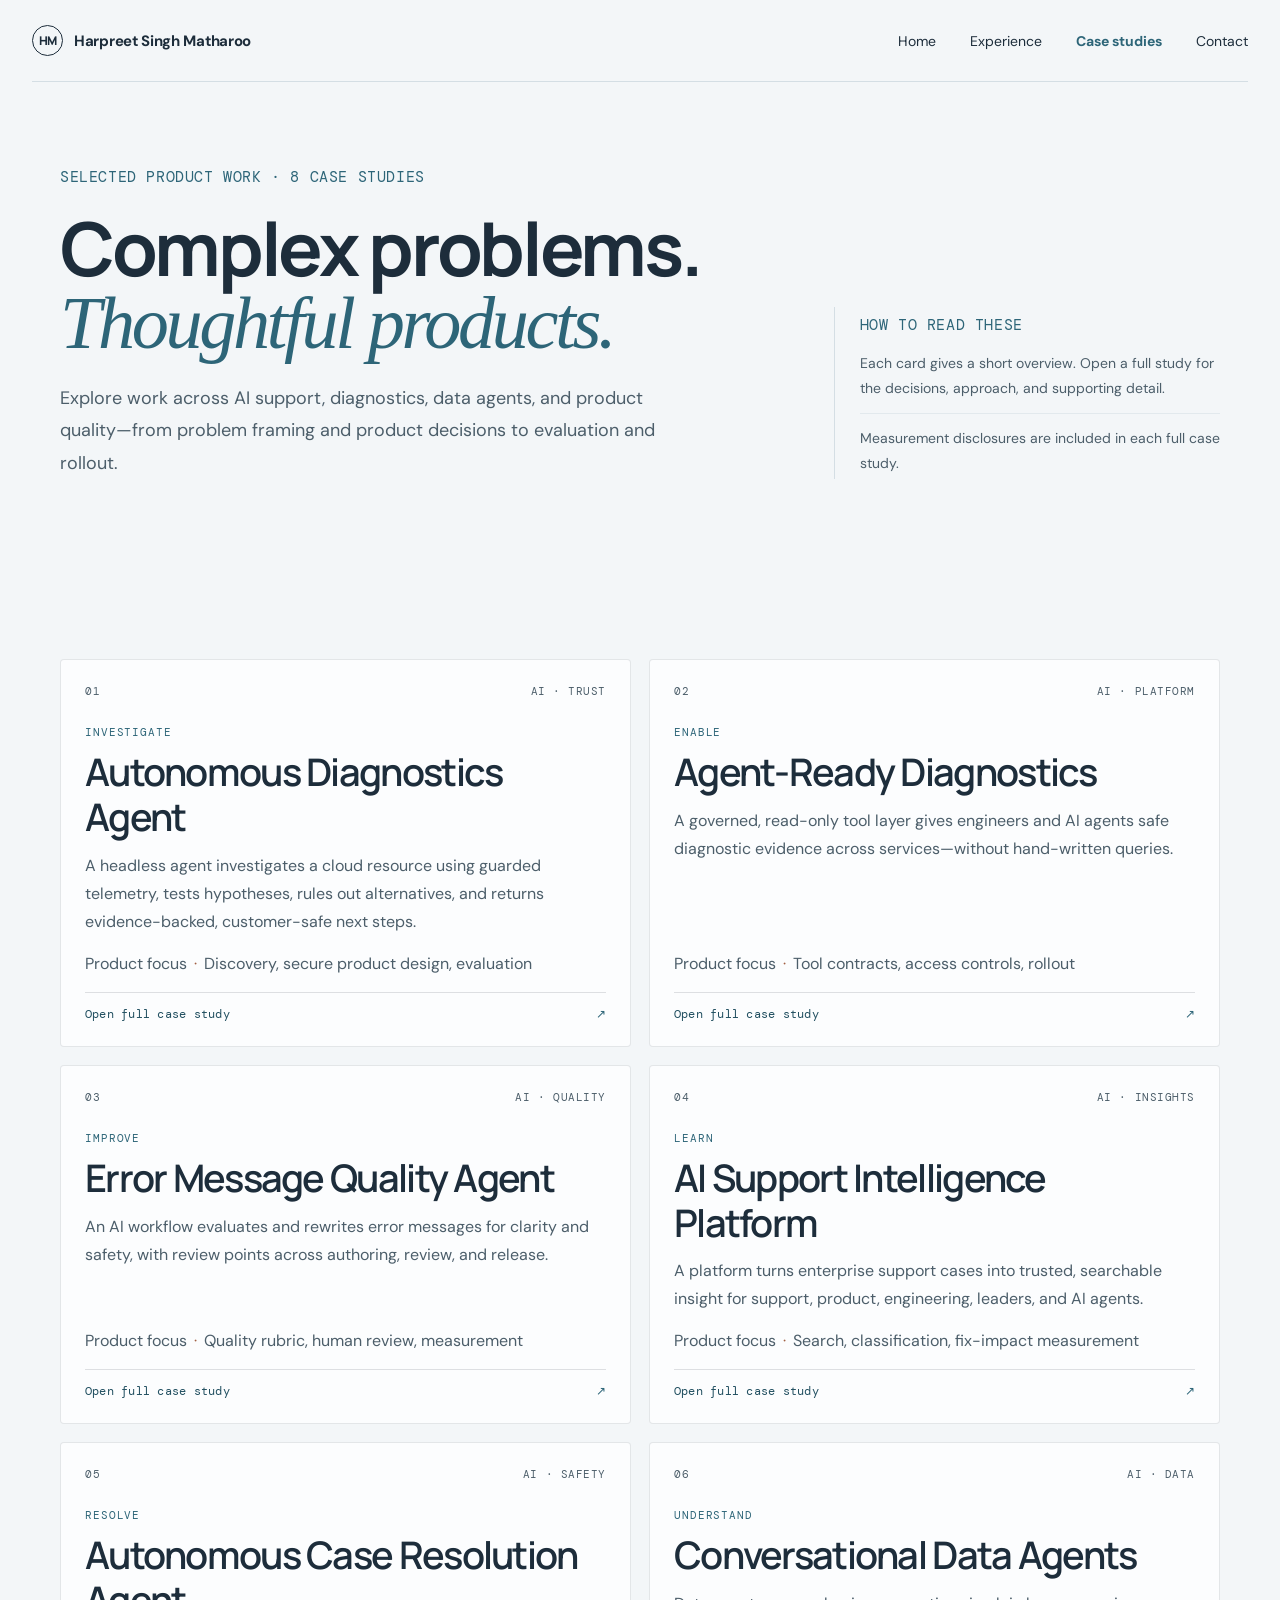
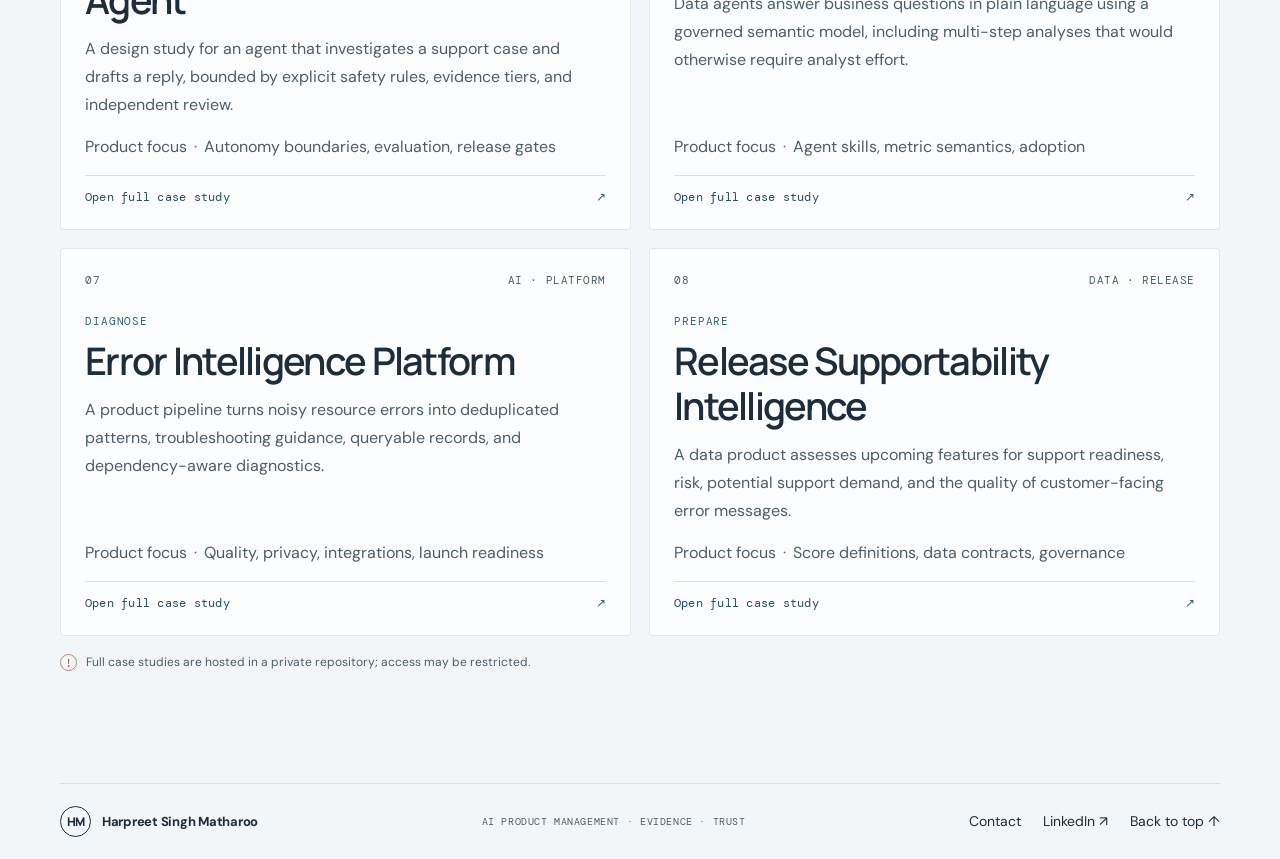
==== case-studies.html @ 7328d453 "Refresh portfolio with calm light theme Co-authored-by: Copilot <223556219+Copilot@users.noreply.git" ====
<!doctype html>
<html lang="en">
  <head>
    <meta charset="utf-8">
    <meta name="viewport" content="width=device-width, initial-scale=1">
    <meta
      name="description"
      content="Eight AI product management case studies by Harpreet Singh Matharoo."
    >
    <meta name="theme-color" content="#f3f6f8">
    <title>Case Studies — Harpreet Singh Matharoo</title>
    <link rel="stylesheet" href="styles.css">
  </head>
  <body>
    <a class="skip-link" href="#main">Skip to content</a>

    <header class="site-header">
      <a class="wordmark" href="index.html" aria-label="Harpreet Singh Matharoo, home">
        <span class="wordmark-mark" aria-hidden="true">HM</span>
        <span>Harpreet Singh Matharoo</span>
      </a>
      <nav class="site-nav" aria-label="Main navigation">
        <a href="index.html">Home</a>
        <a href="experience.html">Experience</a>
        <a href="case-studies.html" aria-current="page">Case studies</a>
        <a href="contact.html">Contact</a>
      </nav>
    </header>

    <main id="main">
      <section class="page-hero page-wrap" id="top" aria-labelledby="page-title">
        <div>
          <p class="eyebrow">SELECTED PRODUCT WORK · 8 CASE STUDIES</p>
          <h1 id="page-title">Complex problems.<br><em>Thoughtful products.</em></h1>
          <p class="page-lede">
            Explore work across AI support, diagnostics, data agents, and product
            quality—from problem framing and product decisions to evaluation and rollout.
          </p>
        </div>
        <aside class="page-aside case-study-aside">
          <p class="eyebrow">HOW TO READ THESE</p>
          <p>Each card gives a short overview. Open a full study for the decisions, approach, and supporting detail.</p>
          <p>Measurement disclosures are included in each full case study.</p>
        </aside>
      </section>

      <section class="page-wrap section-pad case-studies-section" aria-label="All case studies">
        <div class="study-grid">
          <article class="study-card card-teal" id="autonomous-diagnostics-agent">
            <div class="card-topline"><span>01</span><span>AI · TRUST</span></div>
            <p class="card-kicker">INVESTIGATE</p>
            <h2>Autonomous Diagnostics Agent</h2>
            <p>A headless agent investigates a cloud resource using guarded telemetry, tests hypotheses, rules out alternatives, and returns evidence-backed, customer-safe next steps.</p>
            <p class="study-focus">Product focus <b>·</b> Discovery, secure product design, evaluation</p>
            <a class="card-foot" href="https://github.com/HarpreetSMatharoo/case-studies/tree/main/autonomous-diagnostics-agent-case-study" target="_blank" rel="noopener noreferrer">Open full case study <span aria-hidden="true">↗</span></a>
          </article>

          <article class="study-card card-blue" id="agent-ready-diagnostics">
            <div class="card-topline"><span>02</span><span>AI · PLATFORM</span></div>
            <p class="card-kicker">ENABLE</p>
            <h2>Agent-Ready Diagnostics</h2>
            <p>A governed, read-only tool layer gives engineers and AI agents safe diagnostic evidence across services—without hand-written queries.</p>
            <p class="study-focus">Product focus <b>·</b> Tool contracts, access controls, rollout</p>
            <a class="card-foot" href="https://github.com/HarpreetSMatharoo/case-studies/tree/main/agent-ready-diagnostics-case-study" target="_blank" rel="noopener noreferrer">Open full case study <span aria-hidden="true">↗</span></a>
          </article>

          <article class="study-card card-coral" id="error-message-quality-agent">
            <div class="card-topline"><span>03</span><span>AI · QUALITY</span></div>
            <p class="card-kicker">IMPROVE</p>
            <h2>Error Message Quality Agent</h2>
            <p>An AI workflow evaluates and rewrites error messages for clarity and safety, with review points across authoring, review, and release.</p>
            <p class="study-focus">Product focus <b>·</b> Quality rubric, human review, measurement</p>
            <a class="card-foot" href="https://github.com/HarpreetSMatharoo/case-studies/tree/main/error-message-quality-agent-case-study" target="_blank" rel="noopener noreferrer">Open full case study <span aria-hidden="true">↗</span></a>
          </article>

          <article class="study-card card-blue" id="ai-support-intelligence">
            <div class="card-topline"><span>04</span><span>AI · INSIGHTS</span></div>
            <p class="card-kicker">LEARN</p>
            <h2>AI Support Intelligence Platform</h2>
            <p>A platform turns enterprise support cases into trusted, searchable insight for support, product, engineering, leaders, and AI agents.</p>
            <p class="study-focus">Product focus <b>·</b> Search, classification, fix-impact measurement</p>
            <a class="card-foot" href="https://github.com/HarpreetSMatharoo/case-studies/tree/main/ai-support-intelligence-case-study" target="_blank" rel="noopener noreferrer">Open full case study <span aria-hidden="true">↗</span></a>
          </article>

          <article class="study-card card-teal" id="autonomous-case-resolution-agent">
            <div class="card-topline"><span>05</span><span>AI · SAFETY</span></div>
            <p class="card-kicker">RESOLVE</p>
            <h2>Autonomous Case Resolution Agent</h2>
            <p>A design study for an agent that investigates a support case and drafts a reply, bounded by explicit safety rules, evidence tiers, and independent review.</p>
            <p class="study-focus">Product focus <b>·</b> Autonomy boundaries, evaluation, release gates</p>
            <a class="card-foot" href="https://github.com/HarpreetSMatharoo/case-studies/tree/main/autonomous-case-resolution-agent-case-study" target="_blank" rel="noopener noreferrer">Open full case study <span aria-hidden="true">↗</span></a>
          </article>

          <article class="study-card card-coral" id="conversational-data-agents">
            <div class="card-topline"><span>06</span><span>AI · DATA</span></div>
            <p class="card-kicker">UNDERSTAND</p>
            <h2>Conversational Data Agents</h2>
            <p>Data agents answer business questions in plain language using a governed semantic model, including multi-step analyses that would otherwise require analyst effort.</p>
            <p class="study-focus">Product focus <b>·</b> Agent skills, metric semantics, adoption</p>
            <a class="card-foot" href="https://github.com/HarpreetSMatharoo/case-studies/tree/main/conversational-data-agents-case-study" target="_blank" rel="noopener noreferrer">Open full case study <span aria-hidden="true">↗</span></a>
          </article>

          <article class="study-card card-teal" id="error-intelligence-platform">
            <div class="card-topline"><span>07</span><span>AI · PLATFORM</span></div>
            <p class="card-kicker">DIAGNOSE</p>
            <h2>Error Intelligence Platform</h2>
            <p>A product pipeline turns noisy resource errors into deduplicated patterns, troubleshooting guidance, queryable records, and dependency-aware diagnostics.</p>
            <p class="study-focus">Product focus <b>·</b> Quality, privacy, integrations, launch readiness</p>
            <a class="card-foot" href="https://github.com/HarpreetSMatharoo/case-studies/tree/main/error-intelligence-platform-case-study" target="_blank" rel="noopener noreferrer">Open full case study <span aria-hidden="true">↗</span></a>
          </article>

          <article class="study-card card-blue" id="release-supportability-intelligence">
            <div class="card-topline"><span>08</span><span>DATA · RELEASE</span></div>
            <p class="card-kicker">PREPARE</p>
            <h2>Release Supportability Intelligence</h2>
            <p>A data product assesses upcoming features for support readiness, risk, potential support demand, and the quality of customer-facing error messages.</p>
            <p class="study-focus">Product focus <b>·</b> Score definitions, data contracts, governance</p>
            <a class="card-foot" href="https://github.com/HarpreetSMatharoo/case-studies/tree/main/release-supportability-intelligence-case-study" target="_blank" rel="noopener noreferrer">Open full case study <span aria-hidden="true">↗</span></a>
          </article>
        </div>
        <p class="draft-note"><span aria-hidden="true">!</span> Full case studies are hosted in a private repository; access may be restricted.</p>
      </section>
    </main>

    <footer class="site-footer page-wrap">
      <a class="wordmark footer-wordmark" href="index.html"><span class="wordmark-mark" aria-hidden="true">HM</span><span>Harpreet Singh Matharoo</span></a>
      <span>AI PRODUCT MANAGEMENT <b>·</b> EVIDENCE <b>·</b> TRUST</span>
      <div class="footer-links">
        <a href="contact.html">Contact</a>
        <a href="https://www.linkedin.com/in/harpreetsmatharoo/" target="_blank" rel="noopener noreferrer">LinkedIn ↗</a>
        <a href="#main">Back to top ↑</a>
      </div>
    </footer>
  </body>
</html>
---- styles.css ----
@import url('https://fonts.googleapis.com/css2?family=DM+Mono:wght@400;500&family=DM+Sans:wght@400;500;600;700&family=Manrope:wght@400;500;600;700;800&display=swap');

:root {
  color-scheme: light;
  --paper: #f3f6f8;
  --surface: #fcfdfe;
  --surface-soft: #eef3f5;
  --ink: #1d2d3b;
  --muted: #4c5e6a;
  --teal: #d9e9e7;
  --blue: #e1eaf2;
  --coral: #f2e3da;
  --line: #d4dee4;
  --line-soft: #e2e9ed;
  --line-strong: #bdccd4;
  --accent: #2d6578;
  --accent-strong: #214f60;
  --accent-warm: #a15f42;
  --accent-warm-soft: #f4e6dd;
  --teal-strong: #668d89;
  --blue-strong: #7189a1;
  --coral-strong: #bd896b;
  --mono: "DM Mono", "Courier New", monospace;
  --sans: "DM Sans", "Segoe UI", sans-serif;
  --display: "Manrope", "Segoe UI", sans-serif;
}

* {
  box-sizing: border-box;
}

html {
  scroll-behavior: smooth;
}

body {
  margin: 0;
  background: var(--paper);
  color: var(--ink);
  font-family: var(--sans);
  -webkit-font-smoothing: antialiased;
}

a {
  color: inherit;
}

a:focus-visible {
  outline: 3px solid var(--accent-warm);
  outline-offset: 4px;
}

.page-wrap {
  width: min(1160px, calc(100% - 64px));
  margin-inline: auto;
}

.skip-link {
  position: absolute;
  z-index: 5;
  top: 12px;
  left: 12px;
  padding: 10px 14px;
  transform: translateY(-160%);
  background: var(--ink);
  color: white;
}

.skip-link:focus {
  transform: translateY(0);
}

.site-header {
  width: min(1320px, calc(100% - 64px));
  height: 82px;
  margin: 0 auto;
  display: flex;
  align-items: center;
  justify-content: space-between;
  border-bottom: 1px solid var(--line);
}

.wordmark {
  display: inline-flex;
  gap: 11px;
  align-items: center;
  color: var(--ink);
  font-size: 15px;
  font-weight: 700;
  text-decoration: none;
  letter-spacing: -0.02em;
}

.wordmark-mark {
  width: 31px;
  height: 31px;
  display: grid;
  place-items: center;
  border: 1px solid var(--ink);
  border-radius: 50%;
  font-family: var(--display);
  font-size: 12px;
  font-weight: 800;
  letter-spacing: -0.08em;
}

.site-nav {
  display: flex;
  align-items: center;
  gap: 34px;
}

.site-nav a,
.footer-links a {
  font-size: 14px;
  text-decoration: none;
}

.site-nav a:hover,
.footer-links a:hover,
.text-link:hover {
  color: var(--accent);
}

.site-nav a[aria-current="page"] {
  color: var(--accent);
  font-weight: 700;
}

.button span {
  padding-left: 9px;
}

.page-hero {
  min-height: 440px;
  display: grid;
  grid-template-columns: 1.3fr 0.7fr;
  align-items: end;
  gap: 56px;
  padding-top: 84px;
  padding-bottom: 68px;
}

.page-hero h1 {
  max-width: 720px;
  margin-bottom: 22px;
  font-size: clamp(58px, 5.8vw, 76px);
}

.page-lede {
  max-width: 620px;
  margin-bottom: 0;
  color: var(--muted);
  font-size: 18px;
  line-height: 1.8;
}

.page-actions {
  display: flex;
  flex-wrap: wrap;
  align-items: center;
  gap: 22px;
  margin-top: 28px;
}

.page-aside {
  max-width: 420px;
  justify-self: end;
  padding: 7px 0 4px 25px;
  border-left: 1px solid var(--line);
}

.page-aside .eyebrow {
  margin-bottom: 15px;
}

.page-aside p:not(.eyebrow) {
  margin-bottom: 13px;
  color: var(--muted);
  font-size: 14px;
  line-height: 1.75;
}

.page-aside p:last-child {
  margin-bottom: 0;
}

.page-aside p:not(.eyebrow) + p:not(.eyebrow) {
  padding-top: 12px;
  border-top: 1px solid var(--line-soft);
}

.hero {
  min-height: 625px;
  position: relative;
  display: grid;
  grid-template-columns: 1.1fr 0.9fr;
  align-items: center;
  gap: 35px;
  padding-top: 40px;
  padding-bottom: 75px;
}

.hero-copy {
  max-width: 610px;
  padding-top: 5px;
}

.eyebrow {
  margin: 0 0 23px;
  color: var(--accent);
  font-family: var(--mono);
  font-size: 15px;
  line-height: 1.5;
  letter-spacing: 0.04em;
}

.status-dot {
  width: 7px;
  height: 7px;
  display: inline-block;
  margin-right: 7px;
  border-radius: 50%;
  background: var(--accent-warm);
  vertical-align: 1px;
}

h1,
h2,
h3,
p {
  margin-top: 0;
}

h1,
h2 {
  font-family: var(--display);
  font-weight: 700;
  letter-spacing: -0.045em;
}

h1 {
  max-width: 600px;
  margin-bottom: 23px;
  font-size: clamp(64px, 5.8vw, 76px);
  line-height: 0.98;
}

h1 em,
h2 em {
  color: var(--accent);
  font-family: Georgia, "Times New Roman", serif;
  font-weight: 400;
}

.hero-summary {
  max-width: 475px;
  margin-bottom: 28px;
  color: var(--muted);
  font-size: 18px;
  line-height: 1.8;
}

.hero-actions {
  display: flex;
  flex-wrap: wrap;
  align-items: center;
  gap: 24px;
}

.button {
  min-height: 45px;
  display: inline-flex;
  align-items: center;
  justify-content: center;
  padding: 0 17px;
  border-radius: 3px;
  font-size: 14px;
  font-weight: 600;
  text-decoration: none;
  transition: transform 160ms ease, background 160ms ease;
}

.button:hover {
  transform: translateY(-2px);
}

.button-dark {
  background: var(--ink);
  color: #fff;
}

.button-dark:hover {
  background: var(--accent-strong);
}

.text-link {
  font-size: 14px;
  font-weight: 600;
  text-decoration: none;
}

.hero-note {
  max-width: 415px;
  display: flex;
  gap: 13px;
  align-items: flex-start;
  margin-top: 67px;
}

.note-rule {
  width: 25px;
  height: 1px;
  flex: 0 0 auto;
  margin-top: 9px;
  background: var(--accent-warm);
}

.hero-note p {
  margin: 0;
  color: var(--muted);
  font-family: Georgia, "Times New Roman", serif;
  font-size: 16px;
  font-style: italic;
  line-height: 1.65;
}

.hero-art {
  min-height: 430px;
  position: relative;
  display: grid;
  place-items: center;
  overflow: hidden;
  border: 1px solid var(--line);
  border-radius: 50% 50% 4px 4px;
  background:
    radial-gradient(ellipse at 50% 55%, rgba(217, 233, 231, 0.72), rgba(243, 246, 248, 0) 58%),
    linear-gradient(145deg, #e9eff2, #e2ebef 48%, #eef2f4);
}

.hero-art::before,
.hero-art::after {
  position: absolute;
  content: "";
  pointer-events: none;
}

.hero-art::before {
  inset: 18px;
  border: 1px solid rgba(29, 45, 59, 0.07);
  border-radius: 50% 50% 2px 2px;
}

.hero-art::after {
  right: 0;
  bottom: 42px;
  left: 0;
  height: 1px;
  background: rgba(29, 45, 59, 0.12);
}

.art-caption {
  position: absolute;
  z-index: 1;
  color: var(--muted);
  font-family: var(--mono);
  font-size: 12px;
  line-height: 1.7;
  letter-spacing: 0.06em;
}

.art-label {
  position: absolute;
  z-index: 3;
  top: 28px;
  left: 50%;
  display: grid;
  gap: 3px;
  max-width: calc(100% - 56px);
  padding: 10px 13px;
  transform: translateX(-50%);
  border: 1px solid rgba(29, 45, 59, 0.12);
  border-radius: 3px;
  background: rgba(252, 253, 254, 0.92);
  color: var(--ink);
  letter-spacing: 0;
}

.art-label span {
  color: var(--accent);
  font-family: var(--mono);
  font-size: 12px;
  letter-spacing: 0.08em;
}

.art-label strong {
  font-family: var(--display);
  font-size: 17px;
  font-weight: 600;
  letter-spacing: -0.02em;
}

.art-caption {
  bottom: 19px;
  left: 50%;
  width: max-content;
  transform: translateX(-50%);
}

.art-caption b {
  color: var(--accent-warm);
  font-weight: 400;
}

.orbit {
  position: absolute;
  border: 1px solid rgba(45, 101, 120, 0.3);
  border-radius: 50%;
  transform: rotate(-32deg);
}

.orbit-one {
  width: 285px;
  height: 150px;
}

.orbit-two {
  width: 335px;
  height: 195px;
  transform: rotate(45deg);
}

.orbit-three {
  width: 240px;
  height: 300px;
  border-color: rgba(29, 45, 59, 0.15);
  transform: rotate(22deg);
}

.art-core {
  z-index: 1;
  width: 118px;
  height: 118px;
  display: grid;
  place-items: center;
  border: 1px solid rgba(45, 101, 120, 0.42);
  border-radius: 50%;
  background: rgba(252, 253, 254, 0.9);
  box-shadow: 0 12px 40px rgba(38, 72, 83, 0.08);
  color: var(--ink);
  font-family: var(--display);
  font-size: 22px;
  line-height: 1.1;
  text-align: center;
  letter-spacing: -0.04em;
}

.art-node {
  position: absolute;
  z-index: 2;
  width: 39px;
  height: 39px;
  display: grid;
  place-items: center;
  border: 1px solid rgba(29, 45, 59, 0.2);
  border-radius: 50%;
  background: var(--paper);
  color: var(--accent);
  font-family: var(--mono);
  font-size: 10px;
}

.art-node i {
  position: absolute;
  right: 4px;
  bottom: 5px;
  width: 5px;
  height: 5px;
  border-radius: 50%;
  background: var(--accent-warm);
}

.node-one {
  top: 22%;
  right: 7%;
}

.node-two {
  top: 53%;
  right: 17%;
}

.node-three {
  bottom: 20%;
  left: 32%;
}

.hero-index {
  position: absolute;
  right: 0;
  bottom: 30px;
  color: #71818b;
  font-family: var(--mono);
  font-size: 11px;
}

.signal-strip {
  border-block: 1px solid var(--line);
  background: rgba(226, 234, 238, 0.65);
}

.signal-inner {
  min-height: 82px;
  display: flex;
  align-items: center;
  justify-content: space-between;
  gap: 18px;
}

.signal-inner > span {
  color: var(--accent);
  font-family: var(--mono);
  font-size: 12px;
  letter-spacing: 0.08em;
}

.signal-inner p {
  margin: 0;
  color: var(--muted);
  font-size: 15px;
  font-weight: 500;
}

.signal-inner i {
  width: 4px;
  height: 4px;
  border-radius: 50%;
  background: var(--accent-warm);
}

.experience-section {
  background: var(--surface);
}

.experience-heading {
  margin-bottom: 42px;
}

.experience-list {
  border-top: 1px solid var(--line);
}

.experience-item {
  display: grid;
  grid-template-columns: 150px 1fr;
  gap: 35px;
  padding: 28px 0;
  border-bottom: 1px solid var(--line);
}

.experience-date {
  margin: 4px 0 0;
  color: var(--accent);
  font-family: var(--mono);
  font-size: 11px;
  line-height: 1.6;
  letter-spacing: 0.04em;
}

.experience-company {
  margin-bottom: 8px;
  color: var(--muted);
  font-family: var(--mono);
  font-size: 11px;
  line-height: 1.6;
  letter-spacing: 0.06em;
}

.experience-detail h3 {
  margin-bottom: 8px;
  font-family: var(--display);
  font-size: 26px;
  font-weight: 600;
  letter-spacing: -0.04em;
}

.experience-detail > p:last-of-type {
  max-width: 700px;
  margin-bottom: 0;
  color: var(--muted);
  font-size: 16px;
  line-height: 1.75;
}

.experience-tags {
  display: flex;
  flex-wrap: wrap;
  gap: 8px;
  margin-top: 15px;
}

.experience-tags span {
  padding: 6px 10px;
  border: 1px solid var(--line);
  border-radius: 999px;
  color: var(--muted);
  font-size: 12px;
}

.experience-resume,
.all-work-link,
.contact-resume {
  display: inline-flex;
  align-items: center;
  gap: 10px;
  color: var(--accent);
  font-size: 14px;
  font-weight: 600;
  text-decoration: none;
}

.experience-resume {
  margin-top: 24px;
}

.experience-resume:hover,
.all-work-link:hover,
.contact-resume:hover {
  color: var(--accent-strong);
  text-decoration: underline;
  text-underline-offset: 4px;
}

.section-pad {
  padding-top: 112px;
  padding-bottom: 112px;
}

.section-heading {
  display: grid;
  grid-template-columns: 1.2fr 0.8fr;
  align-items: end;
  gap: 70px;
  margin-bottom: 52px;
}

.section-heading .eyebrow,
.approach-heading .eyebrow,
.contact-section .eyebrow {
  margin-bottom: 20px;
}

h2 {
  margin-bottom: 0;
  font-size: clamp(50px, 5.8vw, 74px);
  line-height: 1.07;
}

.section-intro {
  max-width: 390px;
  margin-bottom: 4px;
  color: var(--muted);
  font-size: 16px;
  line-height: 1.85;
}

.work-grid {
  display: grid;
  grid-template-columns: repeat(3, 1fr);
  gap: 17px;
}

.work-card {
  min-height: 490px;
  display: flex;
  flex-direction: column;
  padding: 20px 21px 19px;
  border: 1px solid rgba(29, 45, 59, 0.11);
  border-radius: 4px;
  transition: transform 180ms ease, box-shadow 180ms ease;
}

.work-card:hover {
  transform: translateY(-4px);
  box-shadow: 0 16px 35px rgba(29, 45, 59, 0.08);
}

.card-teal {
  border-top: 4px solid var(--teal-strong);
  background: #f0f6f5;
}

.card-blue {
  border-top: 4px solid var(--blue-strong);
  background: #f1f4f8;
}

.card-coral {
  border-top: 4px solid var(--coral-strong);
  background: #f8f2ed;
}

.card-topline {
  display: flex;
  justify-content: space-between;
  color: var(--muted);
  font-family: var(--mono);
  font-size: 11px;
  letter-spacing: 0.05em;
}

.card-graphic {
  height: 146px;
  position: relative;
  display: grid;
  place-items: center;
  margin: 17px 0 23px;
  overflow: hidden;
  border-radius: 2px;
  background: rgba(255, 255, 255, 0.42);
}

.case-diagram {
  display: block;
  width: 100%;
  height: 100%;
}

.card-kicker {
  margin-bottom: 9px;
  color: var(--accent);
  font-family: var(--mono);
  font-size: 11px;
  letter-spacing: 0.08em;
}

.work-card h3 {
  max-width: 270px;
  margin-bottom: 10px;
  font-family: var(--display);
  font-size: clamp(26px, 2.5vw, 32px);
  font-weight: 600;
  line-height: 1.2;
  letter-spacing: -0.045em;
}

.card-description {
  min-height: 78px;
  margin-bottom: 15px;
  color: var(--muted);
  font-size: 16px;
  line-height: 1.65;
}

.card-meta {
  margin-bottom: 17px;
  color: var(--muted);
  font-size: 14px;
  line-height: 1.7;
}

.card-meta b {
  padding-inline: 3px;
  color: var(--accent-warm);
  font-weight: 400;
}

.card-foot {
  display: flex;
  justify-content: space-between;
  margin-top: auto;
  padding-top: 13px;
  border-top: 1px solid rgba(29, 45, 59, 0.14);
  color: var(--muted);
  font-family: var(--mono);
  color: var(--accent-strong);
  font-size: 12px;
  letter-spacing: 0.02em;
  text-decoration: none;
  transition: color 160ms ease;
}

.card-foot:hover {
  color: var(--accent);
}

.card-foot span {
  color: var(--accent);
  font-size: 12px;
}

.draft-note {
  display: flex;
  gap: 9px;
  align-items: center;
  margin: 18px 0 0;
  color: var(--muted);
  font-size: 12px;
}

.draft-note span {
  width: 17px;
  height: 17px;
  display: grid;
  place-items: center;
  border: 1px solid var(--coral-strong);
  border-radius: 50%;
  color: var(--accent-warm);
  font-family: var(--mono);
  font-size: 12px;
}

.all-work-link {
  margin-top: 28px;
}

.study-grid {
  display: grid;
  grid-template-columns: repeat(2, minmax(0, 1fr));
  gap: 18px;
}

.study-card {
  min-height: 340px;
  display: flex;
  flex-direction: column;
  padding: 24px;
  border: 1px solid rgba(29, 45, 59, 0.11);
  border-radius: 4px;
  background: var(--surface);
}

.study-card .card-topline {
  margin-bottom: 27px;
}

.study-card .card-kicker {
  margin-bottom: 10px;
}

.study-card h2 {
  margin-bottom: 13px;
  font-family: var(--display);
  font-size: clamp(28px, 3vw, 38px);
  font-weight: 600;
  line-height: 1.18;
  letter-spacing: -0.045em;
}

.study-card > p:not(.card-kicker) {
  margin-bottom: 14px;
  color: var(--muted);
  font-size: 16px;
  line-height: 1.75;
}

.study-card .study-focus {
  margin-top: auto;
  color: var(--muted);
  font-size: 14px;
}

.study-focus b {
  padding-inline: 3px;
  color: var(--accent-warm);
  font-weight: 400;
}

.study-card .card-foot {
  margin-top: 0;
}

.contact-method-grid {
  display: grid;
  grid-template-columns: repeat(2, minmax(0, 1fr));
  gap: 16px;
}

.contact-card {
  min-height: 200px;
  display: flex;
  flex-direction: column;
  align-items: flex-start;
  padding: 25px;
  border: 1px solid var(--line);
  border-radius: 4px;
  background: var(--surface);
  text-decoration: none;
  transition: transform 160ms ease, border-color 160ms ease, box-shadow 160ms ease;
}

.contact-card:hover {
  transform: translateY(-3px);
  border-color: var(--line-strong);
  box-shadow: 0 14px 30px rgba(29, 45, 59, 0.06);
}

.contact-card-label {
  margin-bottom: 24px;
  color: var(--accent);
  font-family: var(--mono);
  font-size: 11px;
  letter-spacing: 0.07em;
}

.contact-card-title {
  margin-bottom: 16px;
  font-family: var(--display);
  font-size: clamp(22px, 2.5vw, 29px);
  font-weight: 600;
  letter-spacing: -0.04em;
  overflow-wrap: anywhere;
}

.contact-card-action {
  display: flex;
  gap: 8px;
  align-items: center;
  margin-top: auto;
  color: var(--muted);
  font-size: 13px;
}

.contact-card-action span {
  color: var(--accent);
}

.approach-section {
  background: var(--surface-soft);
}

.approach-content {
  display: block;
}

.approach-intro {
  display: grid;
  grid-template-columns: 1.1fr 0.9fr;
  align-items: end;
  gap: 78px;
  margin-bottom: 66px;
}

.approach-heading h2 {
  max-width: 650px;
  font-size: clamp(48px, 5vw, 66px);
}

.approach-lede {
  max-width: 440px;
  margin: 0 0 4px;
  color: var(--muted);
  font-size: 18px;
  line-height: 1.8;
}

.approach-subhead {
  display: flex;
  align-items: end;
  justify-content: space-between;
  gap: 28px;
  margin-bottom: 20px;
}

.approach-subhead h3 {
  max-width: 430px;
  margin: 0;
  font-family: var(--display);
  font-size: clamp(27px, 3vw, 36px);
  font-weight: 600;
  letter-spacing: -0.04em;
}

.approach-subhead > p:not(.eyebrow) {
  max-width: 350px;
  margin: 0 0 2px;
  color: var(--muted);
  font-size: 16px;
  line-height: 1.7;
}

.workflow-grid {
  display: grid;
  grid-template-columns: repeat(4, minmax(0, 1fr));
  gap: 12px;
}

.workflow-card {
  min-height: 325px;
  display: flex;
  flex-direction: column;
  padding: 24px 21px 21px;
  border: 1px solid var(--line);
  background: var(--surface);
}

.workflow-number,
.bring-mark {
  color: var(--accent);
  font-family: var(--mono);
  font-size: 11px;
  letter-spacing: 0.03em;
}

.workflow-card h4,
.bring-item h4,
.skill-group h5 {
  margin: 19px 0 8px;
  font-family: var(--display);
  font-size: 20px;
  font-weight: 600;
  letter-spacing: -0.03em;
}

.workflow-card > p:not(.workflow-output) {
  margin-bottom: 0;
  color: var(--muted);
  font-size: 15px;
  line-height: 1.75;
}

.workflow-output {
  margin: auto 0 0;
  padding-top: 15px;
  color: var(--muted);
  font-size: 14px;
  line-height: 1.6;
}

.workflow-output strong {
  display: block;
  margin-bottom: 4px;
  color: var(--accent);
  font-family: var(--mono);
  font-size: 11px;
  font-weight: 500;
  letter-spacing: 0.06em;
  text-transform: uppercase;
}

.approach-details {
  display: grid;
  grid-template-columns: 1fr;
  gap: 64px;
  margin-top: 76px;
}

.bring-panel .approach-subhead,
.skills-panel .approach-subhead {
  display: block;
  margin-bottom: 22px;
}

.bring-panel .eyebrow,
.skills-panel .eyebrow {
  margin-bottom: 14px;
}

.bring-list {
  display: grid;
  grid-template-columns: repeat(2, minmax(0, 1fr));
  gap: 23px 18px;
}

.bring-item {
  display: grid;
  grid-template-columns: 24px 1fr;
  gap: 10px;
  align-items: start;
  padding-top: 15px;
  border-top: 1px solid var(--line);
}

.bring-mark {
  padding-top: 4px;
}

.bring-item h4 {
  margin: 0 0 6px;
  font-size: 18px;
}

.bring-item p {
  margin: 0;
  color: var(--muted);
  font-size: 15px;
  line-height: 1.7;
}

.skills-grid {
  display: grid;
  grid-template-columns: repeat(2, minmax(0, 1fr));
  gap: 10px;
}

.skills-category + .skills-category {
  margin-top: 30px;
}

.skills-category-title {
  margin: 0 0 13px;
  color: var(--ink);
  font-family: var(--display);
  font-size: 19px;
  font-weight: 600;
}

.skill-group {
  padding: 17px;
  border: 1px solid var(--line);
  background: var(--surface);
}

.skill-group h5 {
  margin: 0 0 9px;
  font-size: 18px;
}

.skill-group p {
  margin: 0;
  color: var(--muted);
  font-size: 15px;
  line-height: 1.75;
}

.contact-section {
  min-height: 355px;
  display: flex;
  align-items: center;
  justify-content: space-between;
  gap: 55px;
  padding-block: 84px;
}

.contact-section h2 {
  font-size: clamp(48px, 5.5vw, 68px);
}

.contact-action {
  max-width: 315px;
  padding-top: 39px;
}

.contact-links {
  display: flex;
  flex-wrap: wrap;
  align-items: center;
  gap: 18px;
}

.contact-action p {
  margin-bottom: 22px;
  color: var(--muted);
  font-size: 16px;
  line-height: 1.8;
}

.button-light {
  border: 1px solid var(--line-strong);
  color: var(--ink);
}

.button-light:hover {
  background: var(--surface-soft);
}

.site-footer {
  min-height: 76px;
  display: flex;
  align-items: center;
  justify-content: space-between;
  border-top: 1px solid var(--line);
}

.footer-links {
  display: flex;
  align-items: center;
  gap: 22px;
}

.footer-wordmark {
  font-size: 13px;
}

.site-footer > span {
  color: var(--muted);
  font-family: var(--mono);
  font-size: 10px;
  letter-spacing: 0.06em;
}

.site-footer > span b {
  color: var(--accent-warm);
  font-weight: 400;
}

@media (max-width: 850px) {
  .hero {
    min-height: auto;
    grid-template-columns: 1fr 0.8fr;
    gap: 20px;
  }

  .hero-art {
    min-height: 360px;
  }

  .section-heading {
    gap: 30px;
  }

  .page-hero {
    gap: 35px;
  }

  .approach-intro {
    gap: 40px;
  }

  .workflow-grid {
    grid-template-columns: repeat(2, minmax(0, 1fr));
  }

  .approach-details {
    grid-template-columns: 1fr;
    gap: 48px;
  }
}

@media (max-width: 760px) {
  .work-grid {
    grid-template-columns: repeat(2, 1fr);
  }

  .study-grid {
    grid-template-columns: 1fr;
  }

  .work-card:last-child {
    grid-column: 1 / -1;
  }

  .experience-item {
    grid-template-columns: 125px 1fr;
    gap: 24px;
  }
}

@media (max-width: 620px) {
  .page-wrap,
  .site-header {
    width: min(100% - 38px, 500px);
  }

  .site-header {
    height: auto;
    flex-wrap: wrap;
    gap: 15px;
    padding-block: 14px;
  }

  .site-nav {
    width: 100%;
    flex-wrap: wrap;
    justify-content: flex-start;
    gap: 12px 19px;
  }

  .site-nav a {
    font-size: 14px;
  }

  .hero {
    grid-template-columns: 1fr;
    gap: 29px;
    padding-top: 72px;
    padding-bottom: 64px;
  }

  .page-hero {
    min-height: 0;
    grid-template-columns: 1fr;
    gap: 29px;
    padding-top: 68px;
    padding-bottom: 56px;
  }

  .page-hero h1 {
    font-size: clamp(52px, 13vw, 66px);
  }

  .page-lede {
    font-size: 16px;
  }

  .page-aside {
    max-width: none;
    justify-self: stretch;
    padding-left: 17px;
  }

  .hero-copy {
    padding: 0;
  }

  h1 {
    font-size: clamp(58px, 15vw, 78px);
  }

  .hero-summary {
    font-size: 16px;
  }

  .hero-note {
    margin-top: 39px;
  }

  .hero-art {
    min-height: 340px;
  }

  .hero-index {
    bottom: 22px;
  }

  .signal-inner {
    min-height: auto;
    display: grid;
    grid-template-columns: 1fr 1fr;
    gap: 15px 8px;
    padding-block: 19px;
  }

  .signal-inner > span {
    grid-column: span 2;
  }

  .signal-inner i {
    display: none;
  }

  .signal-inner p {
    font-size: 13px;
  }

  .section-pad {
    padding-block: 75px;
  }

  .section-heading {
    grid-template-columns: 1fr;
    gap: 20px;
    margin-bottom: 30px;
  }

  .section-intro {
    font-size: 15px;
  }

  .work-grid {
    grid-template-columns: 1fr;
  }

  .work-card,
  .work-card:last-child {
    min-height: 420px;
    grid-column: auto;
  }

  .experience-item {
    grid-template-columns: 1fr;
    gap: 10px;
    padding-block: 22px;
  }

  .experience-date {
    margin-top: 0;
  }

  .experience-detail h3 {
    font-size: 22px;
  }

  .experience-detail > p:last-of-type {
    font-size: 15px;
  }

  .experience-resume {
    line-height: 1.6;
  }

  .approach-intro {
    grid-template-columns: 1fr;
    gap: 19px;
    margin-bottom: 48px;
  }

  .approach-heading h2 {
    max-width: 420px;
  }

  .approach-subhead {
    display: block;
  }

  .approach-subhead > p:not(.eyebrow) {
    margin-top: 8px;
  }

  .workflow-card {
    min-height: 300px;
  }

  .approach-details {
    margin-top: 56px;
  }

  .bring-list {
    grid-template-columns: 1fr;
  }
}

@media (max-width: 480px) {
  .workflow-grid,
  .skills-grid {
    grid-template-columns: 1fr;
  }

  .workflow-card {
    min-height: 0;
  }

  .workflow-output {
    margin-top: 16px;
  }

  .skill-group {
    min-height: 0;
  }

  .contact-section {
    min-height: 0;
    display: block;
    padding-block: 77px;
  }

  .contact-action {
    padding-top: 28px;
  }

  .contact-method-grid {
    grid-template-columns: 1fr;
  }

  .contact-card {
    min-height: 175px;
    padding: 22px;
  }

  .contact-links {
    gap: 13px;
  }

  .site-footer {
    min-height: 80px;
    flex-wrap: wrap;
    gap: 12px;
    padding-block: 18px;
  }

  .site-footer > span {
    display: none;
  }

  .footer-links {
    gap: 16px;
  }

  .footer-links a {
    font-size: 13px;
  }
}

@media (prefers-reduced-motion: reduce) {
  html {
    scroll-behavior: auto;
  }

  *,
  *::before,
  *::after {
    transition-duration: 0.01ms !important;
  }
}
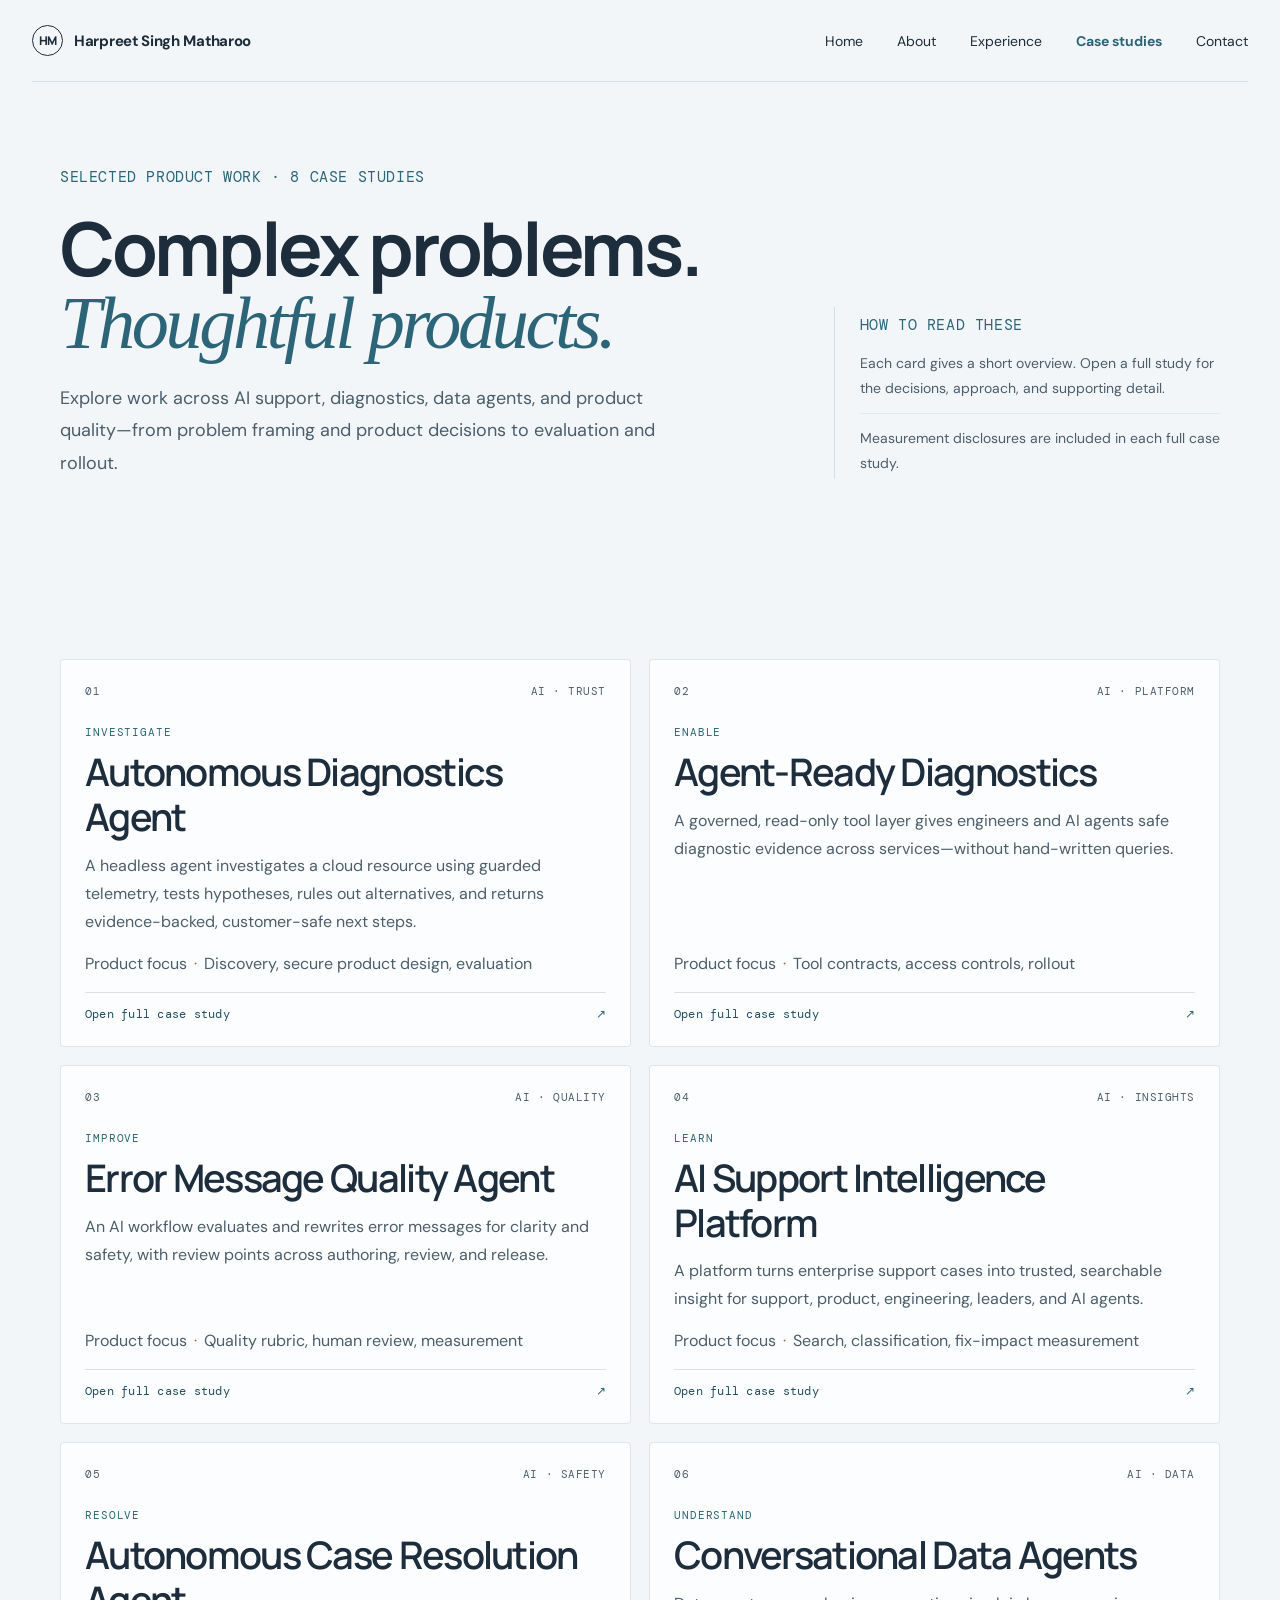
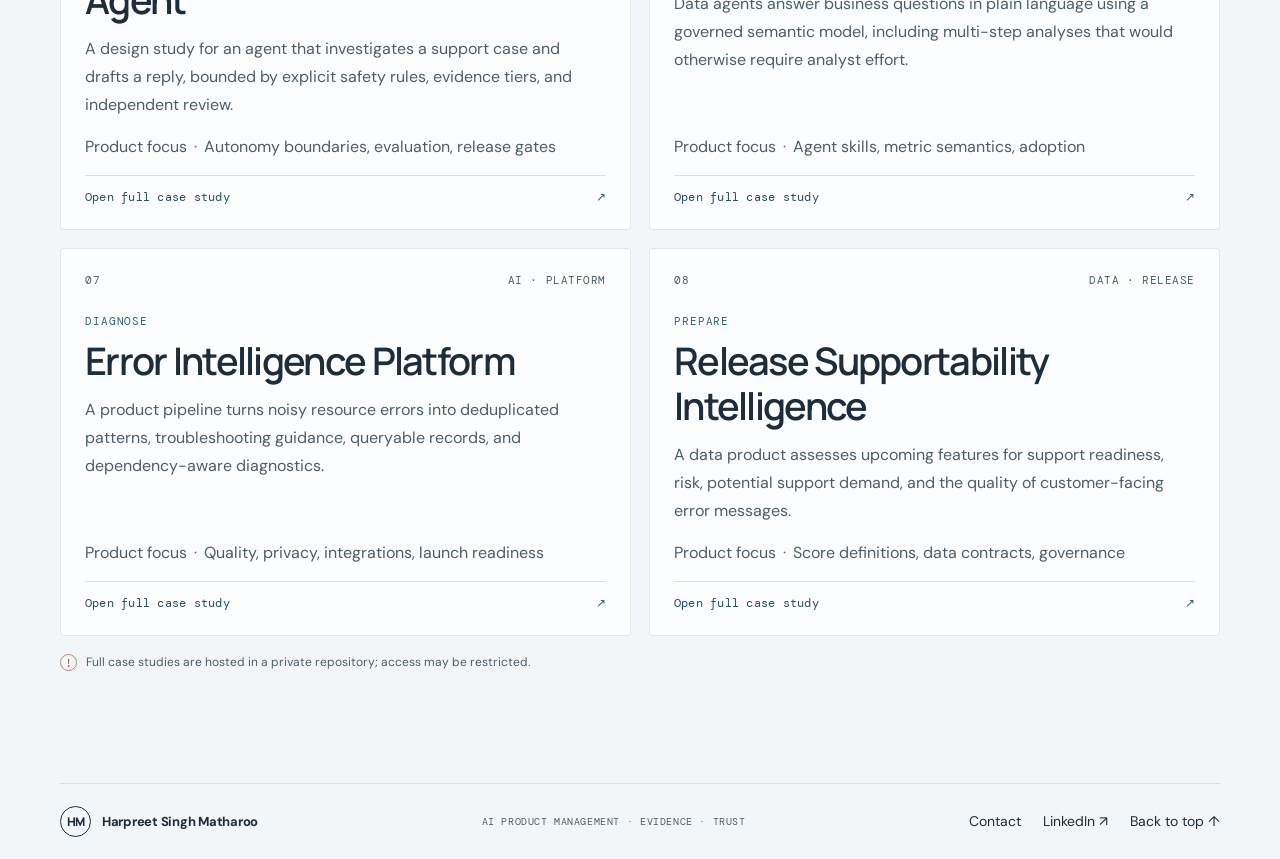
==== commit d09371d2: "Personalize portfolio profile and About section Co-authored-by: Copilot <223556219+Copilot@users.nor" ====
--- a/case-studies.html
+++ b/case-studies.html
@@ -21,6 +21,7 @@
       </a>
       <nav class="site-nav" aria-label="Main navigation">
         <a href="index.html">Home</a>
+        <a href="index.html#about">About</a>
         <a href="experience.html">Experience</a>
         <a href="case-studies.html" aria-current="page">Case studies</a>
         <a href="contact.html">Contact</a>
--- a/styles.css
+++ b/styles.css
@@ -225,6 +225,23 @@
   vertical-align: 1px;
 }
 
+.hero-badges {
+  display: flex;
+  flex-wrap: wrap;
+  gap: 8px;
+  margin: -7px 0 23px;
+}
+
+.hero-badges span {
+  padding: 7px 11px;
+  border: 1px solid var(--line);
+  border-radius: 999px;
+  background: var(--surface);
+  color: var(--accent-strong);
+  font-size: 12px;
+  font-weight: 600;
+}
+
 h1,
 h2,
 h3,
@@ -325,12 +342,11 @@
   line-height: 1.65;
 }
 
-.hero-art {
+.hero-portrait {
   min-height: 430px;
   position: relative;
-  display: grid;
-  place-items: center;
   overflow: hidden;
+  isolation: isolate;
   border: 1px solid var(--line);
   border-radius: 50% 50% 4px 4px;
   background:
@@ -338,161 +354,55 @@
     linear-gradient(145deg, #e9eff2, #e2ebef 48%, #eef2f4);
 }
 
-.hero-art::before,
-.hero-art::after {
+.hero-portrait::before {
   position: absolute;
+  z-index: 1;
+  inset: 18px;
+  border: 1px solid rgba(29, 45, 59, 0.12);
+  border-radius: 50% 50% 2px 2px;
   content: "";
   pointer-events: none;
 }
 
-.hero-art::before {
-  inset: 18px;
-  border: 1px solid rgba(29, 45, 59, 0.07);
-  border-radius: 50% 50% 2px 2px;
-}
-
-.hero-art::after {
-  right: 0;
-  bottom: 42px;
-  left: 0;
-  height: 1px;
-  background: rgba(29, 45, 59, 0.12);
-}
-
-.art-caption {
+.hero-portrait img {
+  width: 100%;
+  height: 100%;
   position: absolute;
-  z-index: 1;
+  inset: 0;
+  object-fit: cover;
+  object-position: center;
+}
+
+.portrait-caption,
+.about-portrait-caption {
+  position: absolute;
+  z-index: 2;
+  right: 22px;
+  bottom: 22px;
+  left: 22px;
+  display: grid;
+  gap: 5px;
+  padding: 13px 15px;
+  border: 1px solid rgba(29, 45, 59, 0.12);
+  border-radius: 3px;
+  background: rgba(252, 253, 254, 0.94);
+}
+
+.portrait-caption span,
+.about-portrait-caption span {
   color: var(--muted);
   font-family: var(--mono);
   font-size: 12px;
-  line-height: 1.7;
   letter-spacing: 0.06em;
 }
 
-.art-label {
-  position: absolute;
-  z-index: 3;
-  top: 28px;
-  left: 50%;
-  display: grid;
-  gap: 3px;
-  max-width: calc(100% - 56px);
-  padding: 10px 13px;
-  transform: translateX(-50%);
-  border: 1px solid rgba(29, 45, 59, 0.12);
-  border-radius: 3px;
-  background: rgba(252, 253, 254, 0.92);
+.portrait-caption strong,
+.about-portrait-caption strong {
   color: var(--ink);
-  letter-spacing: 0;
-}
-
-.art-label span {
-  color: var(--accent);
-  font-family: var(--mono);
-  font-size: 12px;
-  letter-spacing: 0.08em;
-}
-
-.art-label strong {
   font-family: var(--display);
   font-size: 17px;
   font-weight: 600;
   letter-spacing: -0.02em;
-}
-
-.art-caption {
-  bottom: 19px;
-  left: 50%;
-  width: max-content;
-  transform: translateX(-50%);
-}
-
-.art-caption b {
-  color: var(--accent-warm);
-  font-weight: 400;
-}
-
-.orbit {
-  position: absolute;
-  border: 1px solid rgba(45, 101, 120, 0.3);
-  border-radius: 50%;
-  transform: rotate(-32deg);
-}
-
-.orbit-one {
-  width: 285px;
-  height: 150px;
-}
-
-.orbit-two {
-  width: 335px;
-  height: 195px;
-  transform: rotate(45deg);
-}
-
-.orbit-three {
-  width: 240px;
-  height: 300px;
-  border-color: rgba(29, 45, 59, 0.15);
-  transform: rotate(22deg);
-}
-
-.art-core {
-  z-index: 1;
-  width: 118px;
-  height: 118px;
-  display: grid;
-  place-items: center;
-  border: 1px solid rgba(45, 101, 120, 0.42);
-  border-radius: 50%;
-  background: rgba(252, 253, 254, 0.9);
-  box-shadow: 0 12px 40px rgba(38, 72, 83, 0.08);
-  color: var(--ink);
-  font-family: var(--display);
-  font-size: 22px;
-  line-height: 1.1;
-  text-align: center;
-  letter-spacing: -0.04em;
-}
-
-.art-node {
-  position: absolute;
-  z-index: 2;
-  width: 39px;
-  height: 39px;
-  display: grid;
-  place-items: center;
-  border: 1px solid rgba(29, 45, 59, 0.2);
-  border-radius: 50%;
-  background: var(--paper);
-  color: var(--accent);
-  font-family: var(--mono);
-  font-size: 10px;
-}
-
-.art-node i {
-  position: absolute;
-  right: 4px;
-  bottom: 5px;
-  width: 5px;
-  height: 5px;
-  border-radius: 50%;
-  background: var(--accent-warm);
-}
-
-.node-one {
-  top: 22%;
-  right: 7%;
-}
-
-.node-two {
-  top: 53%;
-  right: 17%;
-}
-
-.node-three {
-  bottom: 20%;
-  left: 32%;
 }
 
 .hero-index {
@@ -1148,6 +1058,153 @@
   gap: 18px;
 }
 
+.about-section {
+  background: var(--surface);
+}
+
+.about-grid {
+  display: grid;
+  grid-template-columns: minmax(0, 0.82fr) minmax(0, 1.18fr);
+  align-items: start;
+  gap: 50px;
+}
+
+.about-portrait-frame {
+  min-height: 410px;
+  position: relative;
+  overflow: hidden;
+  border: 1px solid var(--line);
+  border-radius: 48% 48% 4px 4px;
+  background:
+    radial-gradient(ellipse at 50% 52%, rgba(217, 233, 231, 0.72), rgba(243, 246, 248, 0) 60%),
+    linear-gradient(145deg, #e9eff2, #e2ebef 48%, #eef2f4);
+}
+
+.about-portrait-frame img {
+  width: 100%;
+  height: 100%;
+  position: absolute;
+  inset: 0;
+  object-fit: cover;
+  object-position: center;
+}
+
+.about-portrait-caption {
+  right: 18px;
+  bottom: 18px;
+  left: 18px;
+}
+
+.about-details {
+  display: grid;
+  gap: 26px;
+}
+
+.about-education {
+  padding-block: 18px;
+  border-block: 1px solid var(--line);
+}
+
+.about-education .eyebrow,
+.about-subhead .eyebrow,
+.about-channels .eyebrow {
+  margin-bottom: 10px;
+}
+
+.about-education h3,
+.about-subhead h3 {
+  margin: 0 0 8px;
+  font-family: var(--display);
+  font-size: 23px;
+  font-weight: 650;
+  letter-spacing: -0.03em;
+  line-height: 1.3;
+}
+
+.about-education > p:last-child {
+  margin: 0;
+  color: var(--muted);
+  font-size: 14px;
+  line-height: 1.65;
+}
+
+.about-education > p:last-child span {
+  color: var(--accent-warm);
+}
+
+.about-subhead {
+  margin-bottom: 14px;
+}
+
+.credential-grid {
+  display: grid;
+  grid-template-columns: repeat(2, minmax(0, 1fr));
+  gap: 10px;
+}
+
+.credential-group {
+  padding: 16px;
+  border: 1px solid var(--line);
+  background: var(--paper);
+}
+
+.credential-group:last-child {
+  grid-column: 1 / -1;
+}
+
+.credential-group h4 {
+  margin: 0 0 9px;
+  font-size: 15px;
+}
+
+.credential-group ul {
+  margin: 0;
+  padding-left: 18px;
+  color: var(--muted);
+  font-size: 13px;
+  line-height: 1.6;
+}
+
+.credential-group li + li {
+  margin-top: 5px;
+}
+
+.about-channels {
+  display: grid;
+  grid-template-columns: auto 1fr;
+  align-items: center;
+  gap: 16px;
+  padding-top: 18px;
+  border-top: 1px solid var(--line);
+}
+
+.about-channels .eyebrow {
+  margin: 0;
+}
+
+.about-channels > div {
+  display: flex;
+  flex-wrap: wrap;
+  gap: 9px;
+}
+
+.about-channels a {
+  display: inline-flex;
+  align-items: center;
+  gap: 7px;
+  padding: 9px 11px;
+  border: 1px solid var(--line);
+  background: var(--paper);
+  font-size: 13px;
+  font-weight: 600;
+  text-decoration: none;
+}
+
+.about-channels a:hover {
+  border-color: var(--accent);
+  color: var(--accent);
+}
+
 .contact-action p {
   margin-bottom: 22px;
   color: var(--muted);
@@ -1201,7 +1258,7 @@
     gap: 20px;
   }
 
-  .hero-art {
+  .hero-portrait {
     min-height: 360px;
   }
 
@@ -1315,7 +1372,7 @@
     margin-top: 39px;
   }
 
-  .hero-art {
+  .hero-portrait {
     min-height: 340px;
   }
 
@@ -1418,12 +1475,31 @@
   .bring-list {
     grid-template-columns: 1fr;
   }
+
+  .about-grid {
+    grid-template-columns: 1fr;
+    gap: 32px;
+  }
+
+  .about-portrait-frame {
+    min-height: 340px;
+  }
+
+  .about-channels {
+    grid-template-columns: 1fr;
+    gap: 12px;
+  }
 }
 
 @media (max-width: 480px) {
   .workflow-grid,
-  .skills-grid {
+  .skills-grid,
+  .credential-grid {
     grid-template-columns: 1fr;
+  }
+
+  .credential-group:last-child {
+    grid-column: auto;
   }
 
   .workflow-card {
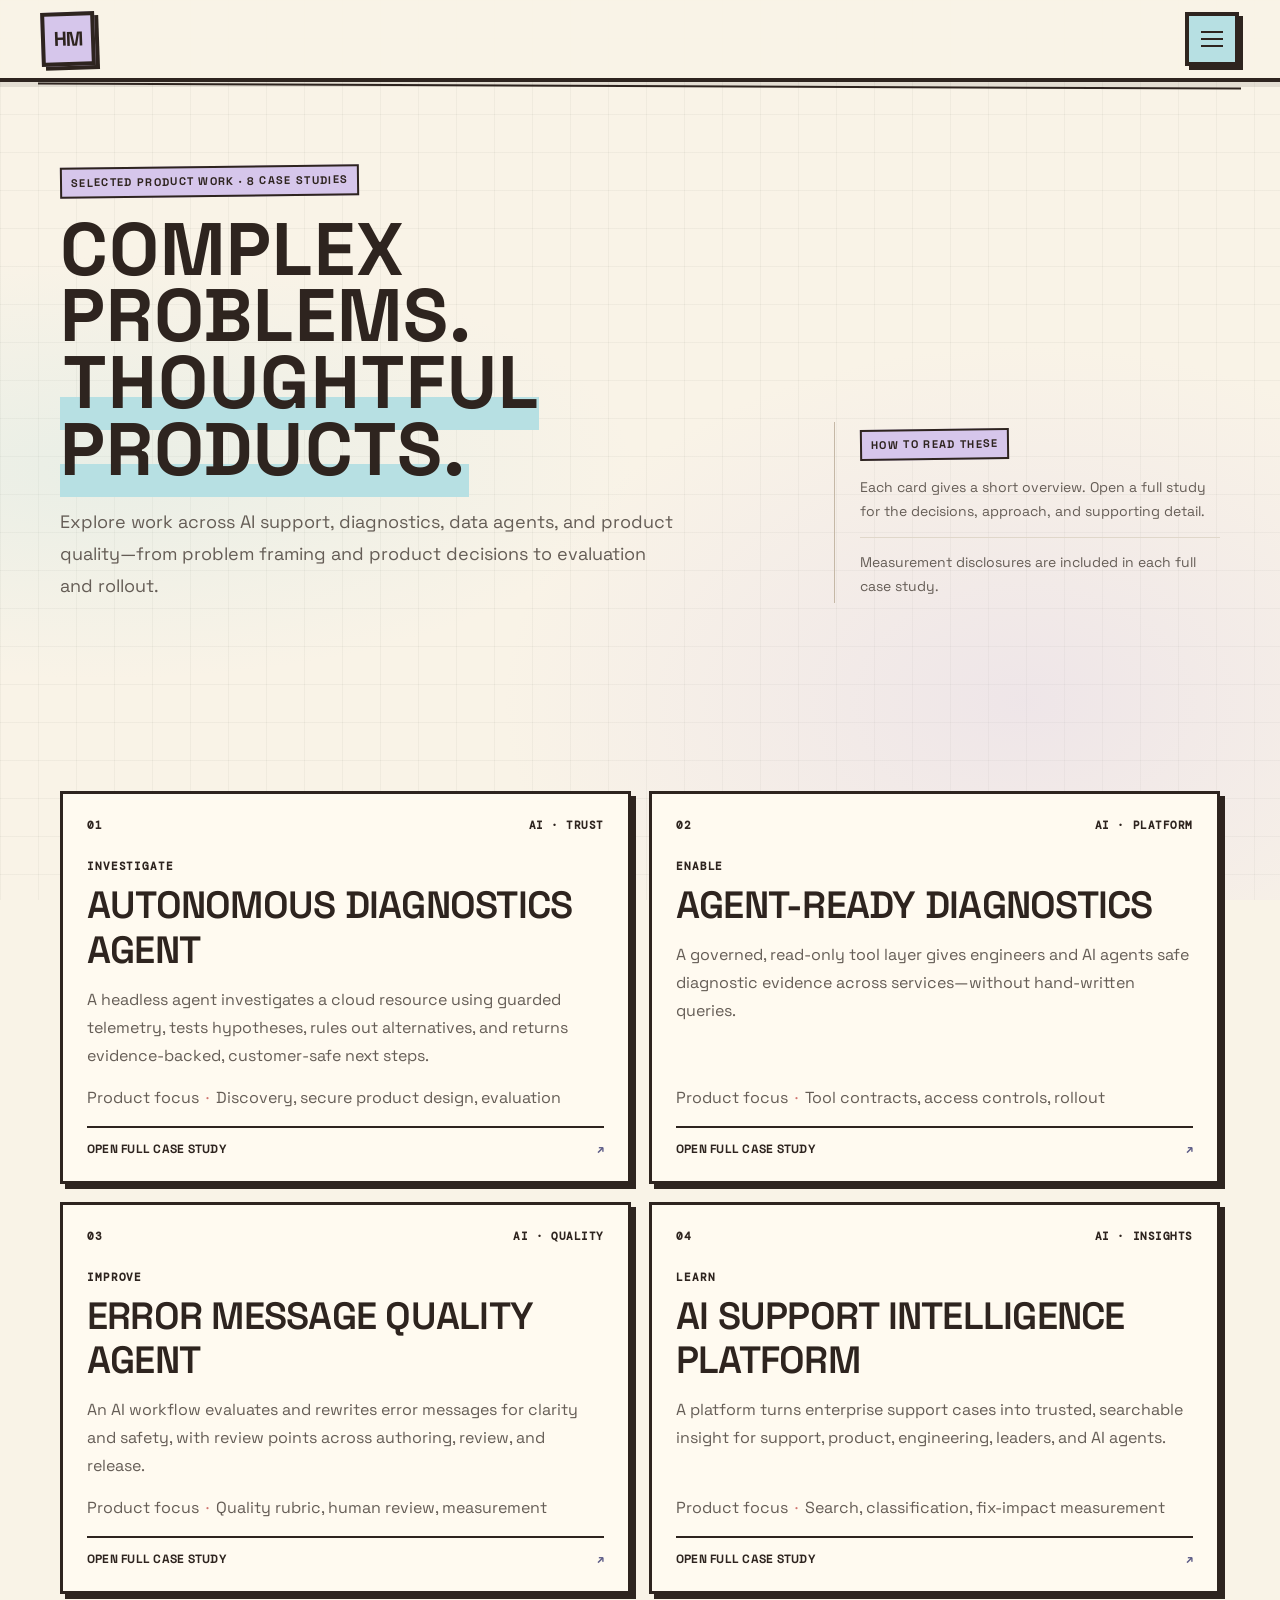
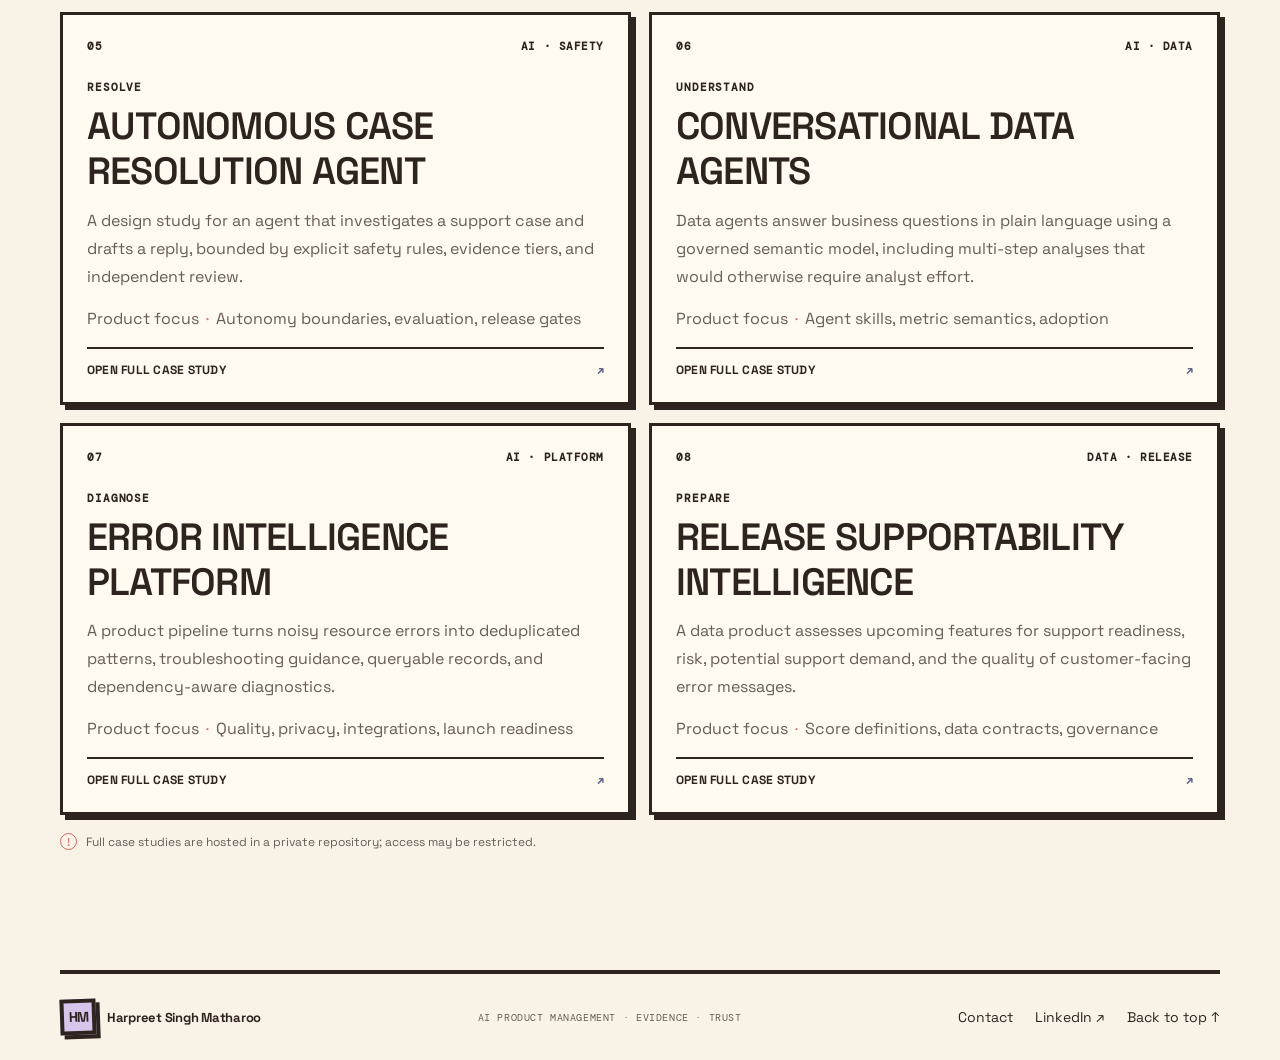
==== commit 692ffd93: "Refresh portfolio theme to match reference Co-authored-by: Copilot <223556219+Copilot@users.noreply." ====
--- a/case-studies.html
+++ b/case-studies.html
@@ -7,7 +7,7 @@
       name="description"
       content="Eight AI product management case studies by Harpreet Singh Matharoo."
     >
-    <meta name="theme-color" content="#f3f6f8">
+    <meta name="theme-color" content="#f9f3e7">
     <title>Case Studies — Harpreet Singh Matharoo</title>
     <link rel="stylesheet" href="styles.css">
   </head>
@@ -20,11 +20,18 @@
         <span>Harpreet Singh Matharoo</span>
       </a>
       <nav class="site-nav" aria-label="Main navigation">
-        <a href="index.html">Home</a>
-        <a href="index.html#about">About</a>
-        <a href="experience.html">Experience</a>
-        <a href="case-studies.html" aria-current="page">Case studies</a>
-        <a href="contact.html">Contact</a>
+        <details class="nav-menu">
+          <summary aria-label="Toggle main navigation">
+            <span class="menu-icon" aria-hidden="true"><span></span><span></span><span></span></span>
+          </summary>
+          <div class="nav-panel">
+            <a href="index.html">Home</a>
+            <a href="index.html#about">About</a>
+            <a href="experience.html">Experience</a>
+            <a href="case-studies.html" aria-current="page">Case studies</a>
+            <a href="contact.html">Contact</a>
+          </div>
+        </details>
       </nav>
     </header>
 
--- a/styles.css
+++ b/styles.css
@@ -1,28 +1,28 @@
-@import url('https://fonts.googleapis.com/css2?family=DM+Mono:wght@400;500&family=DM+Sans:wght@400;500;600;700&family=Manrope:wght@400;500;600;700;800&display=swap');
+@import url('https://fonts.googleapis.com/css2?family=DM+Mono:wght@400;500&family=DM+Sans:wght@400;500;600;700&family=Manrope:wght@400;500;600;700;800&family=Space+Grotesk:wght@400;500;600;700&display=swap');
 
 :root {
   color-scheme: light;
-  --paper: #f3f6f8;
-  --surface: #fcfdfe;
-  --surface-soft: #eef3f5;
-  --ink: #1d2d3b;
-  --muted: #4c5e6a;
-  --teal: #d9e9e7;
-  --blue: #e1eaf2;
-  --coral: #f2e3da;
-  --line: #d4dee4;
-  --line-soft: #e2e9ed;
-  --line-strong: #bdccd4;
-  --accent: #2d6578;
-  --accent-strong: #214f60;
-  --accent-warm: #a15f42;
-  --accent-warm-soft: #f4e6dd;
-  --teal-strong: #668d89;
-  --blue-strong: #7189a1;
-  --coral-strong: #bd896b;
+  --paper: #f9f3e7;
+  --surface: #fffaf0;
+  --surface-soft: #efe8de;
+  --ink: #2e241f;
+  --muted: #655d56;
+  --teal: #b7e0e3;
+  --blue: #d6c6eb;
+  --coral: #f2b7b7;
+  --line: #c5b8a6;
+  --line-soft: #e0d7ca;
+  --line-strong: #2e241f;
+  --accent: #5d5c87;
+  --accent-strong: #2e241f;
+  --accent-warm: #d17470;
+  --accent-warm-soft: #f6d2c8;
+  --teal-strong: #4e99a5;
+  --blue-strong: #816ba6;
+  --coral-strong: #c96963;
   --mono: "DM Mono", "Courier New", monospace;
-  --sans: "DM Sans", "Segoe UI", sans-serif;
-  --display: "Manrope", "Segoe UI", sans-serif;
+  --sans: "Space Grotesk", "DM Sans", "Segoe UI", sans-serif;
+  --display: "Space Grotesk", "Segoe UI", sans-serif;
 }
 
 * {
@@ -405,15 +405,6 @@
   letter-spacing: -0.02em;
 }
 
-.hero-index {
-  position: absolute;
-  right: 0;
-  bottom: 30px;
-  color: #71818b;
-  font-family: var(--mono);
-  font-size: 11px;
-}
-
 .signal-strip {
   border-block: 1px solid var(--line);
   background: rgba(226, 234, 238, 0.65);
@@ -1251,6 +1242,631 @@
   font-weight: 400;
 }
 
+html {
+  scroll-padding-top: 96px;
+}
+
+#work,
+#approach,
+#about,
+#contact,
+.page-hero {
+  scroll-margin-top: 100px;
+}
+
+body {
+  background-color: var(--paper);
+  background-image:
+    radial-gradient(ellipse at 80% 78%, rgba(214, 198, 235, 0.3), transparent 36%),
+    radial-gradient(ellipse at 8% 52%, rgba(183, 224, 227, 0.24), transparent 32%),
+    linear-gradient(rgba(46, 36, 31, 0.045) 1px, transparent 1px),
+    linear-gradient(90deg, rgba(46, 36, 31, 0.045) 1px, transparent 1px);
+  background-size: 100% 100%, 100% 100%, 38px 38px, 38px 38px;
+  background-attachment: fixed;
+}
+
+.site-header {
+  width: 100%;
+  height: 82px;
+  position: sticky;
+  z-index: 20;
+  top: 0;
+  margin: 0;
+  padding-inline: clamp(20px, 3.2vw, 44px);
+  border-bottom: 4px solid var(--ink);
+  background: rgba(249, 243, 231, 0.97);
+  box-shadow: 0 5px 0 rgba(46, 36, 31, 0.1);
+}
+
+.site-header::after {
+  width: 94%;
+  height: 2px;
+  position: absolute;
+  right: 3%;
+  bottom: -9px;
+  background: var(--ink);
+  content: "";
+  pointer-events: none;
+  transform: rotate(0.25deg);
+}
+
+.site-header .wordmark > span:last-child {
+  display: none;
+}
+
+.wordmark-mark {
+  width: 54px;
+  height: 54px;
+  border: 4px solid var(--ink);
+  border-radius: 0;
+  background: var(--blue);
+  box-shadow: 4px 4px 0 var(--ink);
+  font-family: var(--display);
+  font-size: 20px;
+  letter-spacing: -0.08em;
+  transform: rotate(-2deg);
+}
+
+.site-nav {
+  width: auto;
+  display: flex;
+  justify-content: flex-end;
+  gap: 0;
+}
+
+.nav-menu {
+  position: relative;
+}
+
+.nav-menu summary {
+  width: 54px;
+  height: 54px;
+  display: grid;
+  place-items: center;
+  border: 4px solid var(--ink);
+  background: var(--teal);
+  box-shadow: 4px 4px 0 var(--ink);
+  cursor: pointer;
+  list-style: none;
+}
+
+.nav-menu summary::-webkit-details-marker {
+  display: none;
+}
+
+.menu-icon {
+  display: grid;
+  gap: 5px;
+}
+
+.menu-icon span {
+  width: 22px;
+  height: 2px;
+  display: block;
+  background: var(--ink);
+  transition: transform 160ms ease, opacity 160ms ease;
+}
+
+.nav-menu[open] .menu-icon span:first-child {
+  transform: translateY(7px) rotate(45deg);
+}
+
+.nav-menu[open] .menu-icon span:nth-child(2) {
+  opacity: 0;
+}
+
+.nav-menu[open] .menu-icon span:last-child {
+  transform: translateY(-7px) rotate(-45deg);
+}
+
+.nav-panel {
+  min-width: 235px;
+  position: absolute;
+  z-index: 30;
+  top: calc(100% + 11px);
+  right: 0;
+  display: grid;
+  padding: 8px;
+  border: 3px solid var(--ink);
+  background: var(--surface);
+  box-shadow: 6px 6px 0 var(--ink);
+}
+
+.nav-panel a {
+  padding: 12px 13px;
+  border-bottom: 1px dashed var(--line);
+  font-size: 13px;
+  font-weight: 700;
+  letter-spacing: 0.04em;
+  text-decoration: none;
+  text-transform: uppercase;
+}
+
+.nav-panel a:last-child {
+  border-bottom: 0;
+}
+
+.nav-panel a:hover,
+.nav-panel a[aria-current="page"] {
+  background: var(--coral);
+  color: var(--ink);
+}
+
+h1,
+h2 {
+  color: var(--ink);
+  font-family: var(--display);
+  font-weight: 700;
+  letter-spacing: 0.015em;
+  text-transform: uppercase;
+}
+
+h1 {
+  font-size: clamp(58px, 6.4vw, 88px);
+  line-height: 0.9;
+}
+
+h1 em,
+h2 em {
+  padding-inline: 3px;
+  background: linear-gradient(transparent 65%, var(--teal) 65%);
+  color: var(--ink);
+  font-family: inherit;
+  font-style: normal;
+  font-weight: inherit;
+}
+
+h2 {
+  font-size: clamp(40px, 5vw, 70px);
+  line-height: 0.98;
+}
+
+.eyebrow {
+  width: fit-content;
+  margin-bottom: 20px;
+  padding: 5px 9px;
+  border: 2px solid var(--ink);
+  background: var(--blue);
+  color: var(--ink);
+  font-family: var(--display);
+  font-size: 11px;
+  font-weight: 700;
+  letter-spacing: 0.12em;
+  text-transform: uppercase;
+  transform: rotate(-0.7deg);
+}
+
+.hero {
+  min-height: min(840px, calc(100vh - 82px));
+  grid-template-columns: 1.15fr 0.85fr;
+  gap: 52px;
+  padding-top: 58px;
+  padding-bottom: 84px;
+}
+
+.hero::after {
+  position: absolute;
+  top: 12%;
+  right: 41%;
+  color: var(--coral-strong);
+  content: "\2726";
+  font-size: 44px;
+  transform: rotate(14deg);
+}
+
+.hero-copy {
+  max-width: 660px;
+  z-index: 1;
+}
+
+.hero h1 {
+  margin-bottom: 16px;
+  font-size: clamp(58px, 6.4vw, 88px);
+  letter-spacing: -0.035em;
+  line-height: 0.86;
+}
+
+.hero h1 span {
+  display: block;
+}
+
+.hero-role {
+  margin: 0 0 20px;
+  color: var(--accent);
+  font-size: 15px;
+  font-weight: 700;
+  letter-spacing: 0.06em;
+  text-transform: uppercase;
+}
+
+.hero-role span {
+  color: var(--accent-warm);
+}
+
+.hero-badges {
+  gap: 10px;
+  margin: -7px 0 25px;
+}
+
+.hero-badges span {
+  padding: 8px 11px;
+  border: 2px solid var(--ink);
+  border-radius: 0;
+  background: var(--teal);
+  box-shadow: 3px 3px 0 var(--ink);
+  color: var(--ink);
+  font-size: 12px;
+  font-weight: 700;
+  transform: rotate(-1deg);
+}
+
+.hero-badges span:nth-child(2) {
+  background: var(--blue);
+  transform: rotate(1deg);
+}
+
+.hero-badges span:nth-child(3) {
+  background: var(--coral);
+  transform: rotate(-0.5deg);
+}
+
+.hero-summary {
+  max-width: 510px;
+  font-size: 18px;
+  font-weight: 500;
+  line-height: 1.65;
+}
+
+.hero-note {
+  max-width: 445px;
+  margin-top: 36px;
+  padding: 12px 15px;
+  border: 2px solid var(--ink);
+  background: var(--blue);
+  box-shadow: 4px 4px 0 var(--ink);
+  transform: rotate(-0.8deg);
+}
+
+.note-rule {
+  display: none;
+}
+
+.hero-note p {
+  color: var(--ink);
+  font-family: var(--sans);
+  font-size: 14px;
+  font-style: normal;
+  font-weight: 600;
+  line-height: 1.5;
+}
+
+.hero-portrait {
+  min-height: 470px;
+  border: 4px solid var(--ink);
+  border-radius: 0;
+  background: var(--teal);
+  box-shadow: 9px 9px 0 var(--ink);
+  transform: rotate(1.5deg);
+}
+
+.hero-portrait::before {
+  inset: 12px;
+  border: 2px dashed rgba(46, 36, 31, 0.55);
+  border-radius: 0;
+}
+
+.portrait-caption,
+.about-portrait-caption {
+  border: 3px solid var(--ink);
+  border-radius: 0;
+  background: var(--surface);
+  box-shadow: 4px 4px 0 var(--ink);
+  transform: rotate(-1deg);
+}
+
+.portrait-caption span,
+.about-portrait-caption span {
+  color: var(--accent);
+  font-weight: 700;
+}
+
+.portrait-caption strong,
+.about-portrait-caption strong {
+  font-size: 16px;
+}
+
+.signal-strip {
+  border-block: 3px solid var(--ink);
+  background: var(--teal);
+}
+
+.signal-inner {
+  min-height: 88px;
+}
+
+.signal-inner > span {
+  padding: 7px 10px;
+  border: 2px solid var(--ink);
+  background: var(--coral);
+  color: var(--ink);
+  font-family: var(--display);
+  font-weight: 700;
+}
+
+.signal-inner p {
+  color: var(--ink);
+  font-size: 13px;
+  font-weight: 700;
+  letter-spacing: 0.05em;
+  text-transform: uppercase;
+}
+
+.signal-inner i {
+  width: auto;
+  height: auto;
+  background: none;
+}
+
+.signal-inner i::before {
+  color: var(--accent);
+  content: "\2726";
+  font-size: 17px;
+  font-style: normal;
+}
+
+.section-pad {
+  padding-block: 120px;
+}
+
+.section-heading {
+  gap: 56px;
+}
+
+.section-intro,
+.approach-lede,
+.page-lede {
+  color: var(--muted);
+}
+
+.work-grid {
+  gap: 24px;
+}
+
+.work-card {
+  position: relative;
+  border: 3px solid var(--ink);
+  border-radius: 0;
+  box-shadow: 7px 7px 0 var(--ink);
+}
+
+.work-card:nth-child(1) {
+  transform: rotate(-0.8deg);
+}
+
+.work-card:nth-child(2) {
+  transform: rotate(0.8deg);
+}
+
+.work-card:nth-child(3) {
+  transform: rotate(-0.5deg);
+}
+
+.work-card:hover {
+  box-shadow: 9px 9px 0 var(--ink);
+  transform: translateY(-5px) rotate(0);
+}
+
+.card-teal {
+  border-top: 3px solid var(--ink);
+  background: #d8eeee;
+}
+
+.card-blue {
+  border-top: 3px solid var(--ink);
+  background: #e4d9f0;
+}
+
+.card-coral {
+  border-top: 3px solid var(--ink);
+  background: #f5d2c8;
+}
+
+.card-topline,
+.card-kicker {
+  color: var(--ink);
+  font-weight: 700;
+}
+
+.card-graphic {
+  border: 2px solid var(--ink);
+  border-radius: 0;
+  background: rgba(255, 250, 240, 0.74);
+  transform: rotate(-0.5deg);
+}
+
+.work-card h3 {
+  font-size: clamp(24px, 2.4vw, 31px);
+  font-weight: 700;
+  letter-spacing: -0.02em;
+  text-transform: uppercase;
+}
+
+.card-foot {
+  border-top: 2px solid var(--ink);
+  color: var(--ink);
+  font-family: var(--display);
+  font-weight: 700;
+  text-transform: uppercase;
+}
+
+.study-card,
+.contact-card,
+.workflow-card,
+.skill-group,
+.credential-group {
+  border: 3px solid var(--ink);
+  border-radius: 0;
+  box-shadow: 5px 5px 0 var(--ink);
+}
+
+.study-card {
+  background: var(--surface);
+}
+
+.study-card h2 {
+  font-size: clamp(27px, 3vw, 38px);
+  letter-spacing: -0.02em;
+}
+
+.contact-card:hover {
+  border-color: var(--ink);
+  box-shadow: 7px 7px 0 var(--ink);
+  transform: translate(-2px, -2px);
+}
+
+.approach-section {
+  border-block: 3px solid var(--ink);
+  background: rgba(239, 232, 222, 0.78);
+}
+
+.workflow-card:nth-child(2) {
+  background: #e4d9f0;
+  transform: rotate(0.5deg);
+}
+
+.workflow-card:nth-child(3) {
+  background: #d8eeee;
+  transform: rotate(-0.4deg);
+}
+
+.workflow-card:nth-child(4) {
+  background: #f5d2c8;
+  transform: rotate(0.4deg);
+}
+
+.workflow-number,
+.bring-mark,
+.workflow-output strong {
+  color: var(--accent);
+  font-weight: 700;
+}
+
+.bring-item {
+  border-top: 3px solid var(--ink);
+}
+
+.skill-group {
+  background: var(--surface);
+}
+
+.about-section {
+  border-block: 3px solid var(--ink);
+  background: rgba(255, 250, 240, 0.8);
+}
+
+.about-portrait-frame {
+  border: 4px solid var(--ink);
+  border-radius: 0;
+  box-shadow: 8px 8px 0 var(--ink);
+  transform: rotate(-1.3deg);
+}
+
+.about-education {
+  border-block: 3px solid var(--ink);
+}
+
+.credential-group {
+  background: #d8eeee;
+}
+
+.credential-group:nth-child(2) {
+  background: #e4d9f0;
+}
+
+.credential-group:last-child {
+  background: #f5d2c8;
+}
+
+.about-channels {
+  border-top: 3px solid var(--ink);
+}
+
+.about-channels a {
+  border: 3px solid var(--ink);
+  background: var(--blue);
+  box-shadow: 3px 3px 0 var(--ink);
+  font-weight: 700;
+  text-transform: uppercase;
+}
+
+.about-channels a:nth-child(2) {
+  background: var(--coral);
+}
+
+.about-channels a:hover {
+  border-color: var(--ink);
+  background: var(--teal);
+  color: var(--ink);
+  transform: translate(-1px, -1px);
+}
+
+.button {
+  min-height: 50px;
+  border: 3px solid var(--ink);
+  border-radius: 0;
+  box-shadow: 4px 4px 0 var(--ink);
+  font-weight: 700;
+  text-transform: uppercase;
+}
+
+.button:hover {
+  box-shadow: 2px 2px 0 var(--ink);
+  transform: translate(2px, 2px);
+}
+
+.button-dark,
+.button-light {
+  border: 3px solid var(--ink);
+  background: var(--teal);
+  color: var(--ink);
+}
+
+.button-dark:hover,
+.button-light:hover {
+  background: var(--coral);
+  color: var(--ink);
+}
+
+.text-link {
+  border-bottom: 2px solid var(--ink);
+  font-weight: 700;
+  text-transform: uppercase;
+}
+
+.contact-section {
+  min-height: 355px;
+  margin-block: 80px;
+  padding: 48px;
+  border: 4px solid var(--ink);
+  background: var(--coral);
+  box-shadow: 9px 9px 0 var(--ink);
+}
+
+.contact-section .eyebrow {
+  background: var(--teal);
+}
+
+.site-footer {
+  min-height: 90px;
+  border-top: 4px solid var(--ink);
+}
+
+.footer-wordmark .wordmark-mark {
+  width: 36px;
+  height: 36px;
+  font-size: 14px;
+}
+
 @media (max-width: 850px) {
   .hero {
     min-height: auto;
@@ -1304,34 +1920,35 @@
 }
 
 @media (max-width: 620px) {
-  .page-wrap,
+  .page-wrap {
+    width: min(100% - 38px, 500px);
+  }
+
   .site-header {
-    width: min(100% - 38px, 500px);
-  }
-
-  .site-header {
+    width: 100%;
     height: auto;
-    flex-wrap: wrap;
+    min-height: 72px;
+    flex-wrap: nowrap;
     gap: 15px;
-    padding-block: 14px;
+    padding: 10px 19px;
   }
 
   .site-nav {
-    width: 100%;
-    flex-wrap: wrap;
-    justify-content: flex-start;
-    gap: 12px 19px;
-  }
-
-  .site-nav a {
-    font-size: 14px;
+    width: auto;
+    flex: 0 0 auto;
+    justify-content: flex-end;
   }
 
   .hero {
+    min-height: 0;
     grid-template-columns: 1fr;
     gap: 29px;
     padding-top: 72px;
     padding-bottom: 64px;
+  }
+
+  .hero::after {
+    display: none;
   }
 
   .page-hero {
@@ -1343,7 +1960,7 @@
   }
 
   .page-hero h1 {
-    font-size: clamp(52px, 13vw, 66px);
+    font-size: clamp(36px, 12vw, 62px);
   }
 
   .page-lede {
@@ -1360,8 +1977,8 @@
     padding: 0;
   }
 
-  h1 {
-    font-size: clamp(58px, 15vw, 78px);
+  .hero h1 {
+    font-size: clamp(42px, 14vw, 66px);
   }
 
   .hero-summary {
@@ -1374,10 +1991,6 @@
 
   .hero-portrait {
     min-height: 340px;
-  }
-
-  .hero-index {
-    bottom: 22px;
   }
 
   .signal-inner {
@@ -1454,6 +2067,7 @@
 
   .approach-heading h2 {
     max-width: 420px;
+    font-size: clamp(32px, 7vw, 44px);
   }
 
   .approach-subhead {
@@ -1517,7 +2131,8 @@
   .contact-section {
     min-height: 0;
     display: block;
-    padding-block: 77px;
+    margin-block: 54px;
+    padding: 32px 24px;
   }
 
   .contact-action {
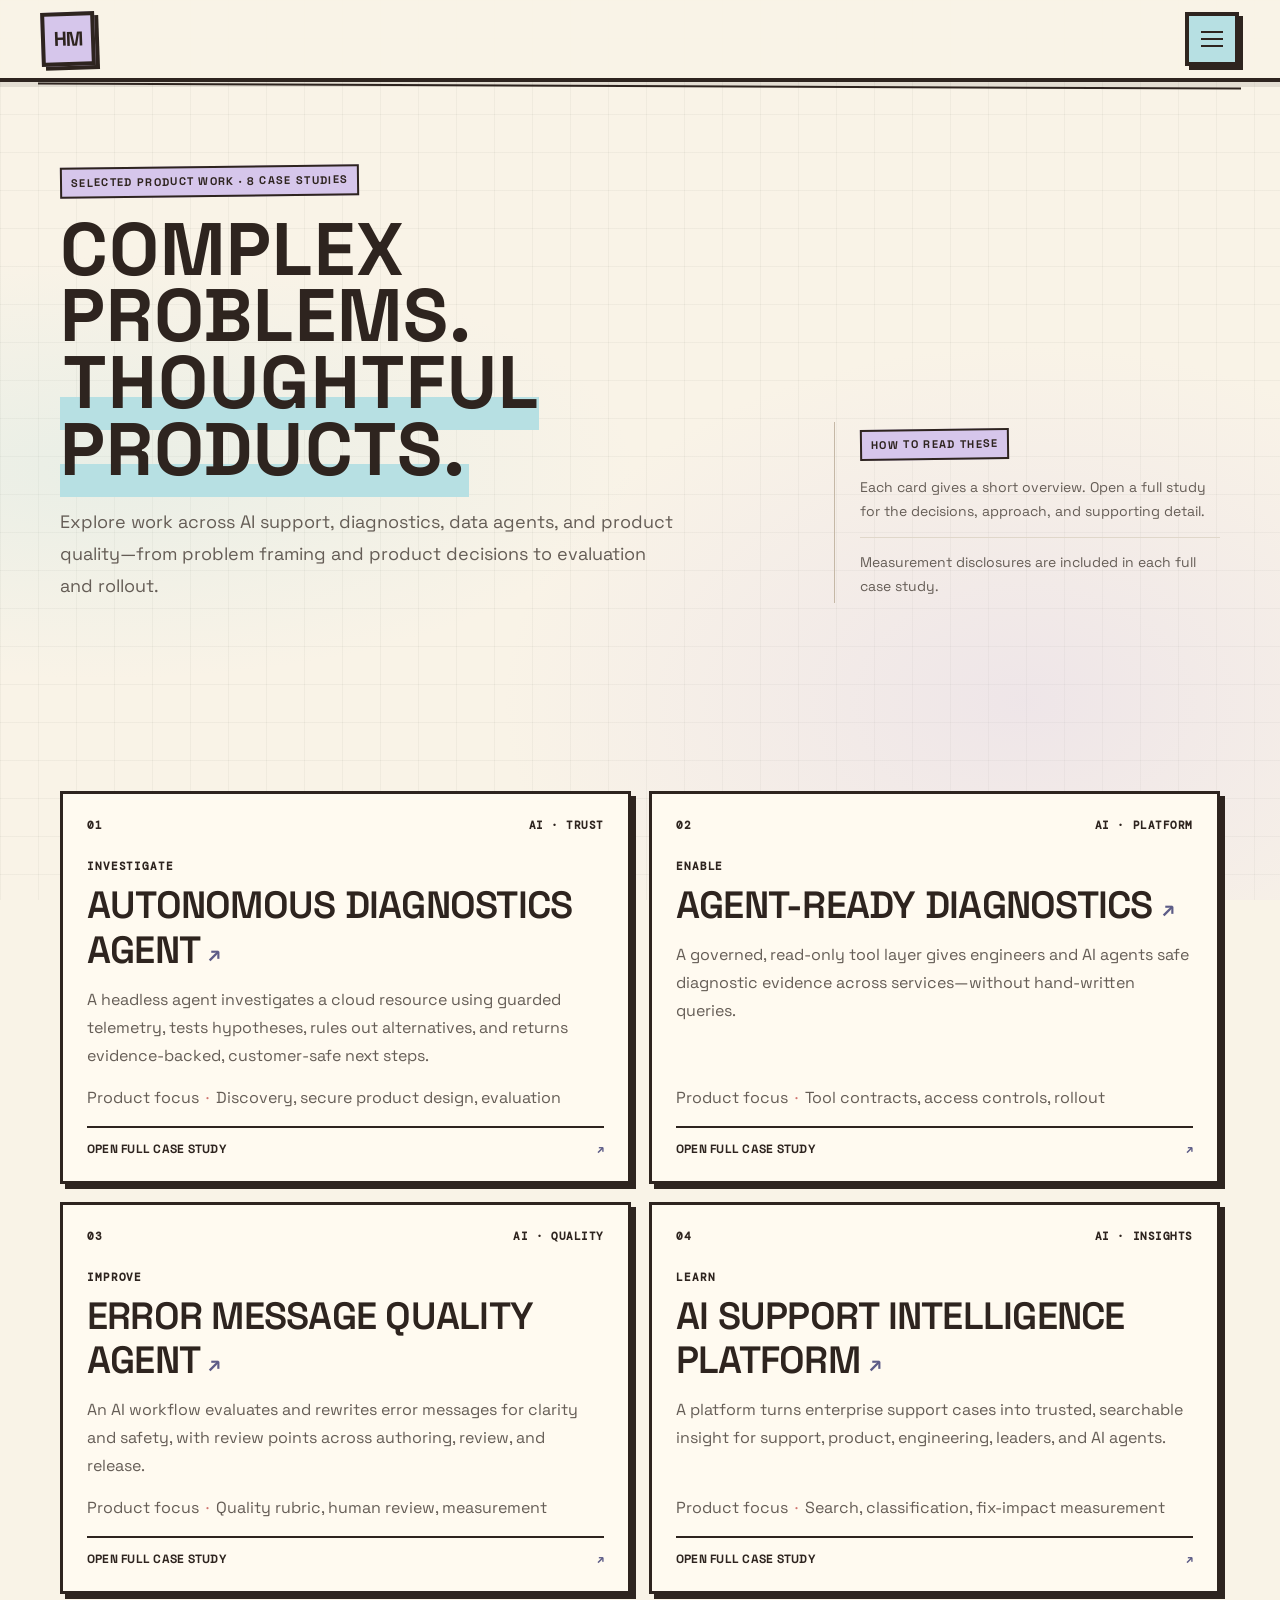
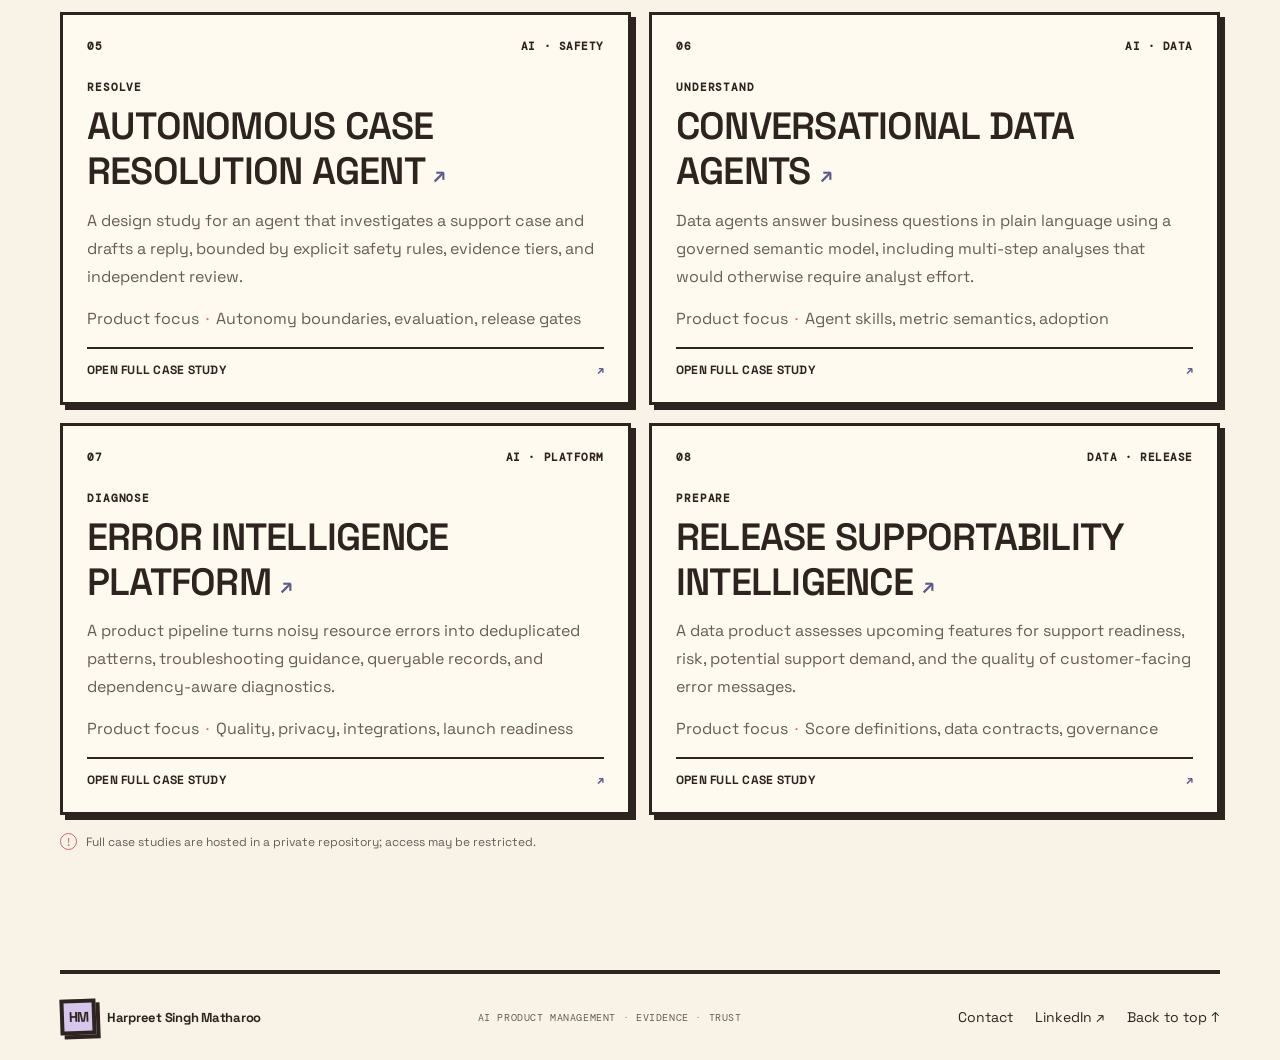
==== commit b901b5a4: "Add case study title links and card hover tilt Co-authored-by: Copilot <223556219+Copilot@users.nore" ====
--- a/case-studies.html
+++ b/case-studies.html
@@ -57,7 +57,7 @@
           <article class="study-card card-teal" id="autonomous-diagnostics-agent">
             <div class="card-topline"><span>01</span><span>AI · TRUST</span></div>
             <p class="card-kicker">INVESTIGATE</p>
-            <h2>Autonomous Diagnostics Agent</h2>
+            <h2><a class="case-title-link" href="https://github.com/HarpreetSMatharoo/case-studies/tree/main/autonomous-diagnostics-agent-case-study" target="_blank" rel="noopener noreferrer">Autonomous Diagnostics Agent <span aria-hidden="true">↗</span></a></h2>
             <p>A headless agent investigates a cloud resource using guarded telemetry, tests hypotheses, rules out alternatives, and returns evidence-backed, customer-safe next steps.</p>
             <p class="study-focus">Product focus <b>·</b> Discovery, secure product design, evaluation</p>
             <a class="card-foot" href="https://github.com/HarpreetSMatharoo/case-studies/tree/main/autonomous-diagnostics-agent-case-study" target="_blank" rel="noopener noreferrer">Open full case study <span aria-hidden="true">↗</span></a>
@@ -66,7 +66,7 @@
           <article class="study-card card-blue" id="agent-ready-diagnostics">
             <div class="card-topline"><span>02</span><span>AI · PLATFORM</span></div>
             <p class="card-kicker">ENABLE</p>
-            <h2>Agent-Ready Diagnostics</h2>
+            <h2><a class="case-title-link" href="https://github.com/HarpreetSMatharoo/case-studies/tree/main/agent-ready-diagnostics-case-study" target="_blank" rel="noopener noreferrer">Agent-Ready Diagnostics <span aria-hidden="true">↗</span></a></h2>
             <p>A governed, read-only tool layer gives engineers and AI agents safe diagnostic evidence across services—without hand-written queries.</p>
             <p class="study-focus">Product focus <b>·</b> Tool contracts, access controls, rollout</p>
             <a class="card-foot" href="https://github.com/HarpreetSMatharoo/case-studies/tree/main/agent-ready-diagnostics-case-study" target="_blank" rel="noopener noreferrer">Open full case study <span aria-hidden="true">↗</span></a>
@@ -75,7 +75,7 @@
           <article class="study-card card-coral" id="error-message-quality-agent">
             <div class="card-topline"><span>03</span><span>AI · QUALITY</span></div>
             <p class="card-kicker">IMPROVE</p>
-            <h2>Error Message Quality Agent</h2>
+            <h2><a class="case-title-link" href="https://github.com/HarpreetSMatharoo/case-studies/tree/main/error-message-quality-agent-case-study" target="_blank" rel="noopener noreferrer">Error Message Quality Agent <span aria-hidden="true">↗</span></a></h2>
             <p>An AI workflow evaluates and rewrites error messages for clarity and safety, with review points across authoring, review, and release.</p>
             <p class="study-focus">Product focus <b>·</b> Quality rubric, human review, measurement</p>
             <a class="card-foot" href="https://github.com/HarpreetSMatharoo/case-studies/tree/main/error-message-quality-agent-case-study" target="_blank" rel="noopener noreferrer">Open full case study <span aria-hidden="true">↗</span></a>
@@ -84,7 +84,7 @@
           <article class="study-card card-blue" id="ai-support-intelligence">
             <div class="card-topline"><span>04</span><span>AI · INSIGHTS</span></div>
             <p class="card-kicker">LEARN</p>
-            <h2>AI Support Intelligence Platform</h2>
+            <h2><a class="case-title-link" href="https://github.com/HarpreetSMatharoo/case-studies/tree/main/ai-support-intelligence-case-study" target="_blank" rel="noopener noreferrer">AI Support Intelligence Platform <span aria-hidden="true">↗</span></a></h2>
             <p>A platform turns enterprise support cases into trusted, searchable insight for support, product, engineering, leaders, and AI agents.</p>
             <p class="study-focus">Product focus <b>·</b> Search, classification, fix-impact measurement</p>
             <a class="card-foot" href="https://github.com/HarpreetSMatharoo/case-studies/tree/main/ai-support-intelligence-case-study" target="_blank" rel="noopener noreferrer">Open full case study <span aria-hidden="true">↗</span></a>
@@ -93,7 +93,7 @@
           <article class="study-card card-teal" id="autonomous-case-resolution-agent">
             <div class="card-topline"><span>05</span><span>AI · SAFETY</span></div>
             <p class="card-kicker">RESOLVE</p>
-            <h2>Autonomous Case Resolution Agent</h2>
+            <h2><a class="case-title-link" href="https://github.com/HarpreetSMatharoo/case-studies/tree/main/autonomous-case-resolution-agent-case-study" target="_blank" rel="noopener noreferrer">Autonomous Case Resolution Agent <span aria-hidden="true">↗</span></a></h2>
             <p>A design study for an agent that investigates a support case and drafts a reply, bounded by explicit safety rules, evidence tiers, and independent review.</p>
             <p class="study-focus">Product focus <b>·</b> Autonomy boundaries, evaluation, release gates</p>
             <a class="card-foot" href="https://github.com/HarpreetSMatharoo/case-studies/tree/main/autonomous-case-resolution-agent-case-study" target="_blank" rel="noopener noreferrer">Open full case study <span aria-hidden="true">↗</span></a>
@@ -102,7 +102,7 @@
           <article class="study-card card-coral" id="conversational-data-agents">
             <div class="card-topline"><span>06</span><span>AI · DATA</span></div>
             <p class="card-kicker">UNDERSTAND</p>
-            <h2>Conversational Data Agents</h2>
+            <h2><a class="case-title-link" href="https://github.com/HarpreetSMatharoo/case-studies/tree/main/conversational-data-agents-case-study" target="_blank" rel="noopener noreferrer">Conversational Data Agents <span aria-hidden="true">↗</span></a></h2>
             <p>Data agents answer business questions in plain language using a governed semantic model, including multi-step analyses that would otherwise require analyst effort.</p>
             <p class="study-focus">Product focus <b>·</b> Agent skills, metric semantics, adoption</p>
             <a class="card-foot" href="https://github.com/HarpreetSMatharoo/case-studies/tree/main/conversational-data-agents-case-study" target="_blank" rel="noopener noreferrer">Open full case study <span aria-hidden="true">↗</span></a>
@@ -111,7 +111,7 @@
           <article class="study-card card-teal" id="error-intelligence-platform">
             <div class="card-topline"><span>07</span><span>AI · PLATFORM</span></div>
             <p class="card-kicker">DIAGNOSE</p>
-            <h2>Error Intelligence Platform</h2>
+            <h2><a class="case-title-link" href="https://github.com/HarpreetSMatharoo/case-studies/tree/main/error-intelligence-platform-case-study" target="_blank" rel="noopener noreferrer">Error Intelligence Platform <span aria-hidden="true">↗</span></a></h2>
             <p>A product pipeline turns noisy resource errors into deduplicated patterns, troubleshooting guidance, queryable records, and dependency-aware diagnostics.</p>
             <p class="study-focus">Product focus <b>·</b> Quality, privacy, integrations, launch readiness</p>
             <a class="card-foot" href="https://github.com/HarpreetSMatharoo/case-studies/tree/main/error-intelligence-platform-case-study" target="_blank" rel="noopener noreferrer">Open full case study <span aria-hidden="true">↗</span></a>
@@ -120,7 +120,7 @@
           <article class="study-card card-blue" id="release-supportability-intelligence">
             <div class="card-topline"><span>08</span><span>DATA · RELEASE</span></div>
             <p class="card-kicker">PREPARE</p>
-            <h2>Release Supportability Intelligence</h2>
+            <h2><a class="case-title-link" href="https://github.com/HarpreetSMatharoo/case-studies/tree/main/release-supportability-intelligence-case-study" target="_blank" rel="noopener noreferrer">Release Supportability Intelligence <span aria-hidden="true">↗</span></a></h2>
             <p>A data product assesses upcoming features for support readiness, risk, potential support demand, and the quality of customer-facing error messages.</p>
             <p class="study-focus">Product focus <b>·</b> Score definitions, data contracts, governance</p>
             <a class="card-foot" href="https://github.com/HarpreetSMatharoo/case-studies/tree/main/release-supportability-intelligence-case-study" target="_blank" rel="noopener noreferrer">Open full case study <span aria-hidden="true">↗</span></a>
--- a/styles.css
+++ b/styles.css
@@ -1653,7 +1653,7 @@
 
 .work-card:hover {
   box-shadow: 9px 9px 0 var(--ink);
-  transform: translateY(-5px) rotate(0);
+  transform: translateY(-5px) rotate(0.4deg);
 }
 
 .card-teal {
@@ -1718,10 +1718,30 @@
   letter-spacing: -0.02em;
 }
 
+.case-title-link {
+  color: inherit;
+  text-decoration-color: transparent;
+  text-decoration-line: underline;
+  text-decoration-thickness: 2px;
+  text-underline-offset: 0.12em;
+  transition: text-decoration-color 160ms ease;
+}
+
+.case-title-link:hover,
+.case-title-link:focus-visible {
+  text-decoration-color: currentColor;
+}
+
+.case-title-link span {
+  color: var(--accent);
+  font-size: 0.55em;
+  vertical-align: 0.12em;
+}
+
 .contact-card:hover {
   border-color: var(--ink);
   box-shadow: 7px 7px 0 var(--ink);
-  transform: translate(-2px, -2px);
+  transform: translate(-2px, -2px) rotate(-0.4deg);
 }
 
 .approach-section {
@@ -1861,6 +1881,17 @@
   border-top: 4px solid var(--ink);
 }
 
+.study-card,
+.workflow-card,
+.skill-group,
+.credential-group,
+.bring-item,
+.hero-note,
+.hero-portrait,
+.about-portrait-frame {
+  transition: transform 180ms ease, box-shadow 180ms ease;
+}
+
 .footer-wordmark .wordmark-mark {
   width: 36px;
   height: 36px;
@@ -2183,3 +2214,55 @@
     transition-duration: 0.01ms !important;
   }
 }
+
+@media (hover: hover) and (pointer: fine) {
+  .study-card:hover {
+    transform: translateY(-4px) rotate(0.5deg);
+    box-shadow: 7px 7px 0 var(--ink);
+  }
+
+  .workflow-card:hover {
+    transform: translateY(-3px) rotate(0.6deg);
+    box-shadow: 7px 7px 0 var(--ink);
+  }
+
+  .skill-group:hover,
+  .credential-group:hover {
+    transform: translateY(-3px) rotate(-0.4deg);
+    box-shadow: 7px 7px 0 var(--ink);
+  }
+
+  .bring-item:hover {
+    transform: translateY(-2px) rotate(-0.3deg);
+  }
+
+  .hero-note:hover {
+    transform: translateY(-2px) rotate(-1.2deg);
+    box-shadow: 6px 6px 0 var(--ink);
+  }
+
+  .hero-portrait:hover {
+    transform: translateY(-3px) rotate(2deg);
+    box-shadow: 12px 12px 0 var(--ink);
+  }
+
+  .about-portrait-frame:hover {
+    transform: translateY(-2px) rotate(-0.6deg);
+    box-shadow: 10px 10px 0 var(--ink);
+  }
+}
+
+@media (prefers-reduced-motion: reduce) {
+  .work-card:hover,
+  .study-card:hover,
+  .contact-card:hover,
+  .workflow-card:hover,
+  .skill-group:hover,
+  .credential-group:hover,
+  .bring-item:hover,
+  .hero-note:hover,
+  .hero-portrait:hover,
+  .about-portrait-frame:hover {
+    transform: none;
+  }
+}
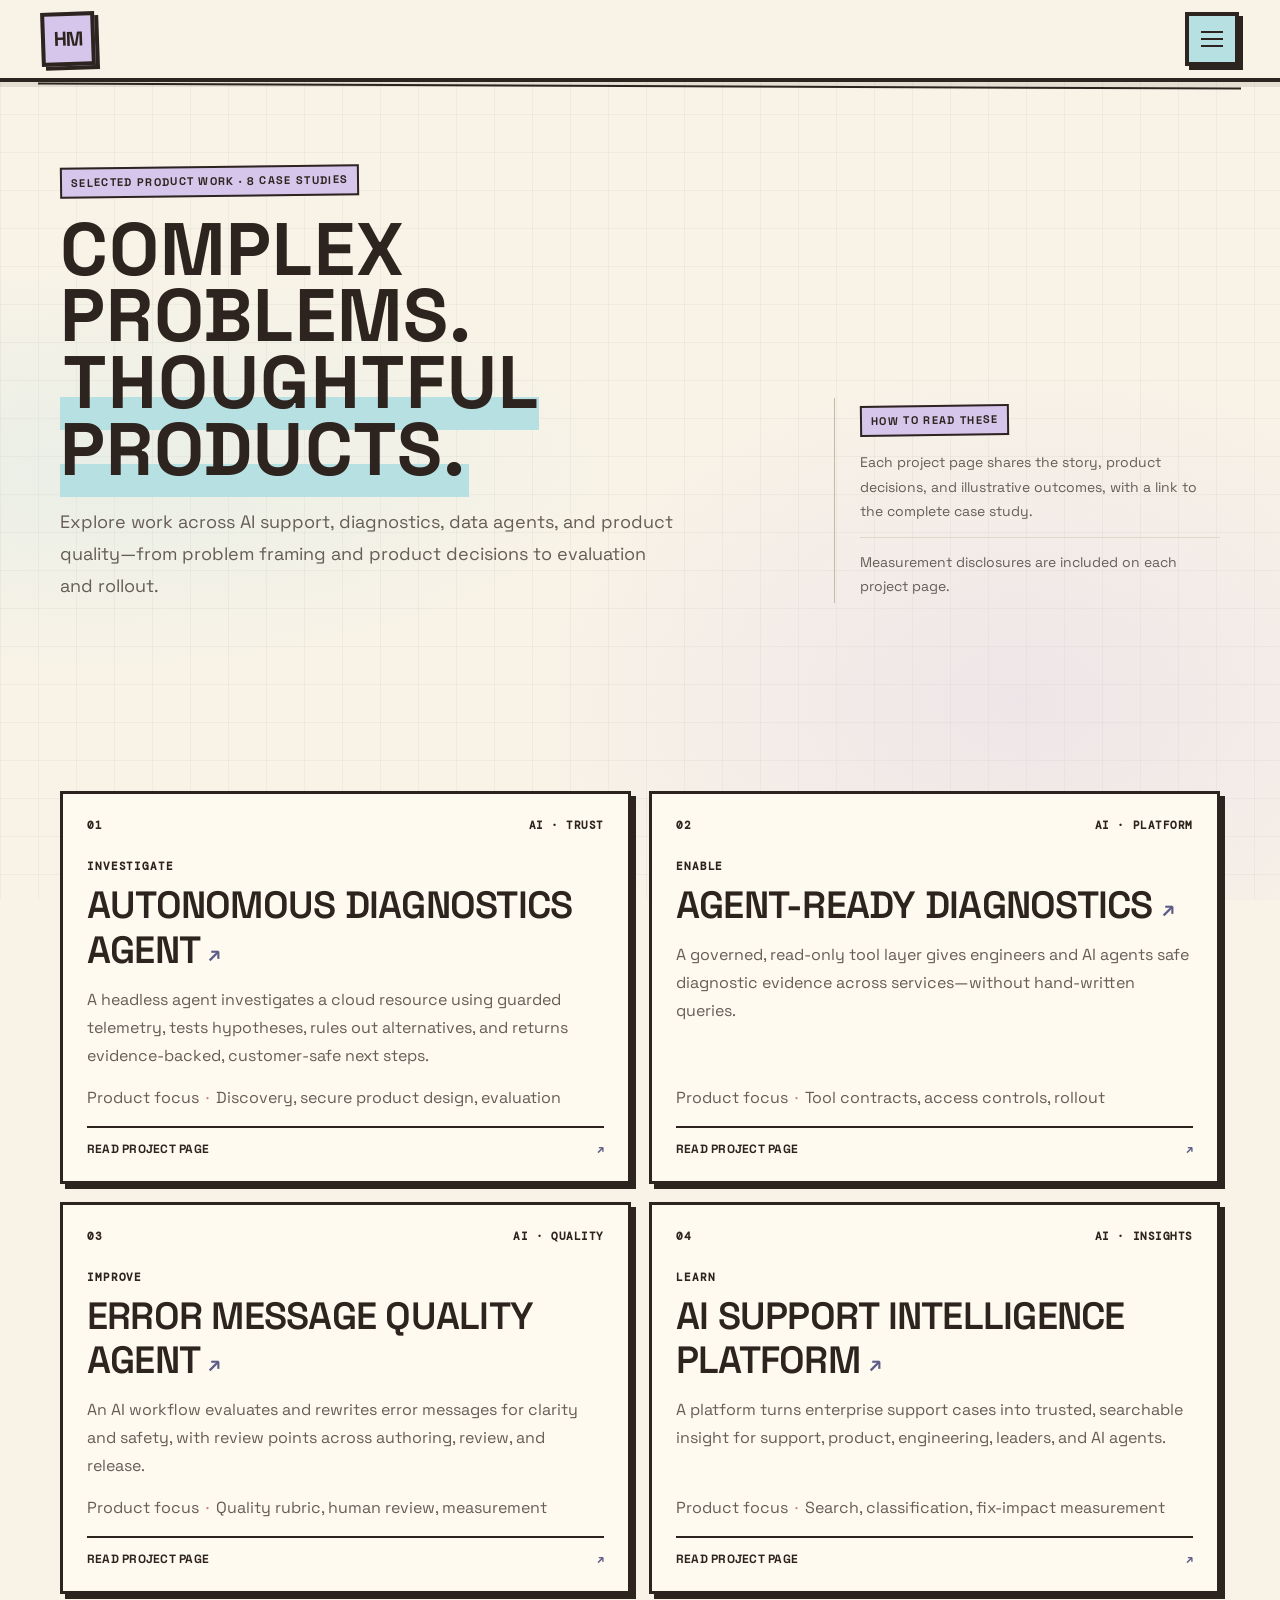
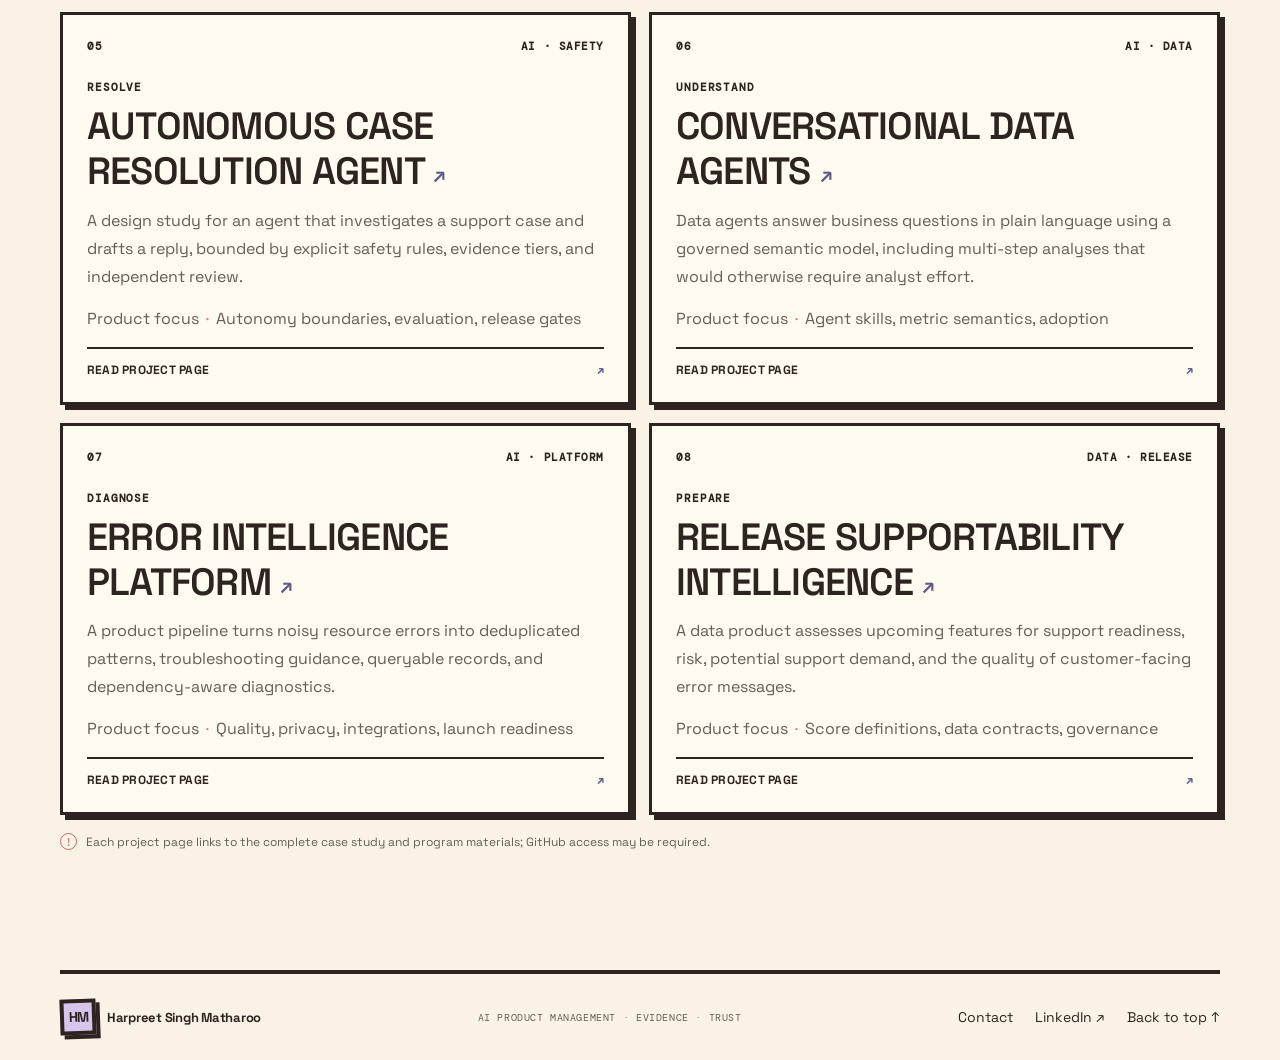
==== commit 0442f29e: "Add individual case study pages Create eight responsive project pages with optimized artwork, measur" ====
--- a/case-studies.html
+++ b/case-studies.html
@@ -47,8 +47,8 @@
         </div>
         <aside class="page-aside case-study-aside">
           <p class="eyebrow">HOW TO READ THESE</p>
-          <p>Each card gives a short overview. Open a full study for the decisions, approach, and supporting detail.</p>
-          <p>Measurement disclosures are included in each full case study.</p>
+          <p>Each project page shares the story, product decisions, and illustrative outcomes, with a link to the complete case study.</p>
+          <p>Measurement disclosures are included on each project page.</p>
         </aside>
       </section>
 
@@ -57,76 +57,76 @@
           <article class="study-card card-teal" id="autonomous-diagnostics-agent">
             <div class="card-topline"><span>01</span><span>AI · TRUST</span></div>
             <p class="card-kicker">INVESTIGATE</p>
-            <h2><a class="case-title-link" href="https://github.com/HarpreetSMatharoo/case-studies/tree/main/autonomous-diagnostics-agent-case-study" target="_blank" rel="noopener noreferrer">Autonomous Diagnostics Agent <span aria-hidden="true">↗</span></a></h2>
+            <h2><a class="case-title-link" href="case-studies/autonomous-diagnostics-agent.html">Autonomous Diagnostics Agent <span aria-hidden="true">↗</span></a></h2>
             <p>A headless agent investigates a cloud resource using guarded telemetry, tests hypotheses, rules out alternatives, and returns evidence-backed, customer-safe next steps.</p>
             <p class="study-focus">Product focus <b>·</b> Discovery, secure product design, evaluation</p>
-            <a class="card-foot" href="https://github.com/HarpreetSMatharoo/case-studies/tree/main/autonomous-diagnostics-agent-case-study" target="_blank" rel="noopener noreferrer">Open full case study <span aria-hidden="true">↗</span></a>
+            <a class="card-foot" href="case-studies/autonomous-diagnostics-agent.html">Read project page <span aria-hidden="true">↗</span></a>
           </article>
 
           <article class="study-card card-blue" id="agent-ready-diagnostics">
             <div class="card-topline"><span>02</span><span>AI · PLATFORM</span></div>
             <p class="card-kicker">ENABLE</p>
-            <h2><a class="case-title-link" href="https://github.com/HarpreetSMatharoo/case-studies/tree/main/agent-ready-diagnostics-case-study" target="_blank" rel="noopener noreferrer">Agent-Ready Diagnostics <span aria-hidden="true">↗</span></a></h2>
+            <h2><a class="case-title-link" href="case-studies/agent-ready-diagnostics.html">Agent-Ready Diagnostics <span aria-hidden="true">↗</span></a></h2>
             <p>A governed, read-only tool layer gives engineers and AI agents safe diagnostic evidence across services—without hand-written queries.</p>
             <p class="study-focus">Product focus <b>·</b> Tool contracts, access controls, rollout</p>
-            <a class="card-foot" href="https://github.com/HarpreetSMatharoo/case-studies/tree/main/agent-ready-diagnostics-case-study" target="_blank" rel="noopener noreferrer">Open full case study <span aria-hidden="true">↗</span></a>
+            <a class="card-foot" href="case-studies/agent-ready-diagnostics.html">Read project page <span aria-hidden="true">↗</span></a>
           </article>
 
           <article class="study-card card-coral" id="error-message-quality-agent">
             <div class="card-topline"><span>03</span><span>AI · QUALITY</span></div>
             <p class="card-kicker">IMPROVE</p>
-            <h2><a class="case-title-link" href="https://github.com/HarpreetSMatharoo/case-studies/tree/main/error-message-quality-agent-case-study" target="_blank" rel="noopener noreferrer">Error Message Quality Agent <span aria-hidden="true">↗</span></a></h2>
+            <h2><a class="case-title-link" href="case-studies/error-message-quality-agent.html">Error Message Quality Agent <span aria-hidden="true">↗</span></a></h2>
             <p>An AI workflow evaluates and rewrites error messages for clarity and safety, with review points across authoring, review, and release.</p>
             <p class="study-focus">Product focus <b>·</b> Quality rubric, human review, measurement</p>
-            <a class="card-foot" href="https://github.com/HarpreetSMatharoo/case-studies/tree/main/error-message-quality-agent-case-study" target="_blank" rel="noopener noreferrer">Open full case study <span aria-hidden="true">↗</span></a>
+            <a class="card-foot" href="case-studies/error-message-quality-agent.html">Read project page <span aria-hidden="true">↗</span></a>
           </article>
 
           <article class="study-card card-blue" id="ai-support-intelligence">
             <div class="card-topline"><span>04</span><span>AI · INSIGHTS</span></div>
             <p class="card-kicker">LEARN</p>
-            <h2><a class="case-title-link" href="https://github.com/HarpreetSMatharoo/case-studies/tree/main/ai-support-intelligence-case-study" target="_blank" rel="noopener noreferrer">AI Support Intelligence Platform <span aria-hidden="true">↗</span></a></h2>
+            <h2><a class="case-title-link" href="case-studies/ai-support-intelligence-platform.html">AI Support Intelligence Platform <span aria-hidden="true">↗</span></a></h2>
             <p>A platform turns enterprise support cases into trusted, searchable insight for support, product, engineering, leaders, and AI agents.</p>
             <p class="study-focus">Product focus <b>·</b> Search, classification, fix-impact measurement</p>
-            <a class="card-foot" href="https://github.com/HarpreetSMatharoo/case-studies/tree/main/ai-support-intelligence-case-study" target="_blank" rel="noopener noreferrer">Open full case study <span aria-hidden="true">↗</span></a>
+            <a class="card-foot" href="case-studies/ai-support-intelligence-platform.html">Read project page <span aria-hidden="true">↗</span></a>
           </article>
 
           <article class="study-card card-teal" id="autonomous-case-resolution-agent">
             <div class="card-topline"><span>05</span><span>AI · SAFETY</span></div>
             <p class="card-kicker">RESOLVE</p>
-            <h2><a class="case-title-link" href="https://github.com/HarpreetSMatharoo/case-studies/tree/main/autonomous-case-resolution-agent-case-study" target="_blank" rel="noopener noreferrer">Autonomous Case Resolution Agent <span aria-hidden="true">↗</span></a></h2>
+            <h2><a class="case-title-link" href="case-studies/autonomous-case-resolution-agent.html">Autonomous Case Resolution Agent <span aria-hidden="true">↗</span></a></h2>
             <p>A design study for an agent that investigates a support case and drafts a reply, bounded by explicit safety rules, evidence tiers, and independent review.</p>
             <p class="study-focus">Product focus <b>·</b> Autonomy boundaries, evaluation, release gates</p>
-            <a class="card-foot" href="https://github.com/HarpreetSMatharoo/case-studies/tree/main/autonomous-case-resolution-agent-case-study" target="_blank" rel="noopener noreferrer">Open full case study <span aria-hidden="true">↗</span></a>
+            <a class="card-foot" href="case-studies/autonomous-case-resolution-agent.html">Read project page <span aria-hidden="true">↗</span></a>
           </article>
 
           <article class="study-card card-coral" id="conversational-data-agents">
             <div class="card-topline"><span>06</span><span>AI · DATA</span></div>
             <p class="card-kicker">UNDERSTAND</p>
-            <h2><a class="case-title-link" href="https://github.com/HarpreetSMatharoo/case-studies/tree/main/conversational-data-agents-case-study" target="_blank" rel="noopener noreferrer">Conversational Data Agents <span aria-hidden="true">↗</span></a></h2>
+            <h2><a class="case-title-link" href="case-studies/conversational-data-agents.html">Conversational Data Agents <span aria-hidden="true">↗</span></a></h2>
             <p>Data agents answer business questions in plain language using a governed semantic model, including multi-step analyses that would otherwise require analyst effort.</p>
             <p class="study-focus">Product focus <b>·</b> Agent skills, metric semantics, adoption</p>
-            <a class="card-foot" href="https://github.com/HarpreetSMatharoo/case-studies/tree/main/conversational-data-agents-case-study" target="_blank" rel="noopener noreferrer">Open full case study <span aria-hidden="true">↗</span></a>
+            <a class="card-foot" href="case-studies/conversational-data-agents.html">Read project page <span aria-hidden="true">↗</span></a>
           </article>
 
           <article class="study-card card-teal" id="error-intelligence-platform">
             <div class="card-topline"><span>07</span><span>AI · PLATFORM</span></div>
             <p class="card-kicker">DIAGNOSE</p>
-            <h2><a class="case-title-link" href="https://github.com/HarpreetSMatharoo/case-studies/tree/main/error-intelligence-platform-case-study" target="_blank" rel="noopener noreferrer">Error Intelligence Platform <span aria-hidden="true">↗</span></a></h2>
+            <h2><a class="case-title-link" href="case-studies/error-intelligence-platform.html">Error Intelligence Platform <span aria-hidden="true">↗</span></a></h2>
             <p>A product pipeline turns noisy resource errors into deduplicated patterns, troubleshooting guidance, queryable records, and dependency-aware diagnostics.</p>
             <p class="study-focus">Product focus <b>·</b> Quality, privacy, integrations, launch readiness</p>
-            <a class="card-foot" href="https://github.com/HarpreetSMatharoo/case-studies/tree/main/error-intelligence-platform-case-study" target="_blank" rel="noopener noreferrer">Open full case study <span aria-hidden="true">↗</span></a>
+            <a class="card-foot" href="case-studies/error-intelligence-platform.html">Read project page <span aria-hidden="true">↗</span></a>
           </article>
 
           <article class="study-card card-blue" id="release-supportability-intelligence">
             <div class="card-topline"><span>08</span><span>DATA · RELEASE</span></div>
             <p class="card-kicker">PREPARE</p>
-            <h2><a class="case-title-link" href="https://github.com/HarpreetSMatharoo/case-studies/tree/main/release-supportability-intelligence-case-study" target="_blank" rel="noopener noreferrer">Release Supportability Intelligence <span aria-hidden="true">↗</span></a></h2>
+            <h2><a class="case-title-link" href="case-studies/release-supportability-intelligence.html">Release Supportability Intelligence <span aria-hidden="true">↗</span></a></h2>
             <p>A data product assesses upcoming features for support readiness, risk, potential support demand, and the quality of customer-facing error messages.</p>
             <p class="study-focus">Product focus <b>·</b> Score definitions, data contracts, governance</p>
-            <a class="card-foot" href="https://github.com/HarpreetSMatharoo/case-studies/tree/main/release-supportability-intelligence-case-study" target="_blank" rel="noopener noreferrer">Open full case study <span aria-hidden="true">↗</span></a>
+            <a class="card-foot" href="case-studies/release-supportability-intelligence.html">Read project page <span aria-hidden="true">↗</span></a>
           </article>
         </div>
-        <p class="draft-note"><span aria-hidden="true">!</span> Full case studies are hosted in a private repository; access may be restricted.</p>
+        <p class="draft-note"><span aria-hidden="true">!</span> Each project page links to the complete case study and program materials; GitHub access may be required.</p>
       </section>
     </main>
 
--- a/styles.css
+++ b/styles.css
@@ -2266,3 +2266,431 @@
     transform: none;
   }
 }
+
+.project-shell {
+  padding-top: 34px;
+  padding-bottom: 96px;
+}
+
+.project-back-link {
+  width: fit-content;
+  display: inline-flex;
+  gap: 9px;
+  align-items: center;
+  margin-bottom: 25px;
+  padding: 9px 12px;
+  border: 2px solid var(--ink);
+  background: var(--surface);
+  box-shadow: 3px 3px 0 var(--ink);
+  font-size: 12px;
+  font-weight: 700;
+  text-decoration: none;
+  text-transform: uppercase;
+  transition: transform 180ms ease, box-shadow 180ms ease;
+}
+
+.project-header {
+  padding: clamp(26px, 5vw, 58px);
+  border: 4px solid var(--ink);
+  background: var(--surface);
+  box-shadow: 8px 8px 0 var(--ink);
+}
+
+.project-header h1 {
+  max-width: 1050px;
+  margin-bottom: 18px;
+  font-size: clamp(42px, 7vw, 88px);
+  letter-spacing: -0.045em;
+  line-height: 0.94;
+}
+
+.project-subtitle {
+  max-width: 840px;
+  margin: 0;
+  color: var(--muted);
+  font-size: clamp(17px, 2vw, 22px);
+  line-height: 1.65;
+}
+
+.project-tags {
+  display: flex;
+  flex-wrap: wrap;
+  gap: 11px;
+  margin-top: 28px;
+}
+
+.project-tags span {
+  padding: 7px 10px;
+  border: 2px solid var(--ink);
+  background: var(--teal);
+  box-shadow: 3px 3px 0 var(--ink);
+  font-size: 11px;
+  font-weight: 700;
+  letter-spacing: 0.05em;
+  text-transform: uppercase;
+}
+
+.project-tags span:nth-child(2) {
+  background: var(--blue);
+  transform: rotate(0.7deg);
+}
+
+.project-tags span:nth-child(3) {
+  background: var(--coral);
+  transform: rotate(-0.5deg);
+}
+
+.project-hero-visual,
+.project-secondary-visual {
+  margin: 38px 0 0;
+  overflow: hidden;
+  border: 4px solid var(--ink);
+  background: var(--surface);
+  box-shadow: 8px 8px 0 var(--ink);
+}
+
+.project-hero-visual img,
+.project-secondary-visual img {
+  width: 100%;
+  display: block;
+  aspect-ratio: 2 / 1;
+  object-fit: cover;
+}
+
+.project-hero-visual figcaption,
+.project-secondary-visual figcaption {
+  padding: 11px 15px;
+  border-top: 2px solid var(--ink);
+  color: var(--muted);
+  font-size: 12px;
+  line-height: 1.5;
+}
+
+.project-story {
+  max-width: 920px;
+  margin: 76px auto 0;
+}
+
+.project-section-heading {
+  display: flex;
+  gap: 18px;
+  align-items: flex-start;
+  margin-bottom: 24px;
+}
+
+.project-section-number {
+  width: 52px;
+  height: 52px;
+  flex: 0 0 auto;
+  display: grid;
+  place-items: center;
+  border: 3px solid var(--ink);
+  background: var(--coral);
+  box-shadow: 4px 4px 0 var(--ink);
+  font-family: var(--display);
+  font-size: 18px;
+  font-weight: 700;
+}
+
+.project-overline {
+  margin: 0 0 8px;
+  color: var(--accent);
+  font-family: var(--mono);
+  font-size: 11px;
+  font-weight: 700;
+  letter-spacing: 0.08em;
+  text-transform: uppercase;
+}
+
+.project-section-heading h2 {
+  margin: 0;
+  font-size: clamp(30px, 4vw, 46px);
+  letter-spacing: -0.03em;
+  line-height: 1;
+}
+
+.project-story-copy {
+  max-width: 70ch;
+  margin: 0 0 0 70px;
+  color: var(--muted);
+  font-size: 20px;
+  line-height: 1.75;
+}
+
+.project-columns {
+  display: grid;
+  grid-template-columns: repeat(2, minmax(0, 1fr));
+  gap: 22px;
+  margin-top: 62px;
+}
+
+.project-panel {
+  min-width: 0;
+  padding: clamp(22px, 3vw, 32px);
+  border: 3px solid var(--ink);
+  background: var(--surface);
+  box-shadow: 6px 6px 0 var(--ink);
+}
+
+.project-panel-role {
+  background: #d8eeee;
+}
+
+.project-panel-results {
+  background: #e4d9f0;
+}
+
+.project-panel .project-section-heading {
+  margin-bottom: 22px;
+}
+
+.project-panel .project-section-heading h2 {
+  font-size: clamp(25px, 3vw, 36px);
+}
+
+.project-list {
+  display: grid;
+  gap: 13px;
+  margin: 0;
+  padding-left: 21px;
+  color: var(--ink);
+  font-size: 15px;
+  line-height: 1.7;
+}
+
+.project-list li::marker {
+  color: var(--accent-warm);
+  font-weight: 700;
+}
+
+.project-measurement {
+  margin-top: 54px;
+  padding: clamp(24px, 4vw, 38px);
+  border: 3px solid var(--ink);
+  background: var(--surface-soft);
+  box-shadow: 6px 6px 0 var(--ink);
+}
+
+.project-measurement-note {
+  max-width: 76ch;
+  margin: 0 0 22px;
+  color: var(--muted);
+  font-size: 14px;
+  line-height: 1.6;
+}
+
+.project-metrics {
+  display: grid;
+  grid-template-columns: repeat(auto-fit, minmax(220px, 1fr));
+  gap: 12px;
+  margin: 0;
+  padding: 0;
+  list-style: none;
+}
+
+.project-metrics li {
+  min-width: 0;
+  display: grid;
+  align-content: start;
+  gap: 7px;
+  padding: 16px;
+  border: 2px solid var(--ink);
+  background: var(--surface);
+  box-shadow: 2px 2px 0 var(--ink);
+}
+
+.project-metrics strong {
+  font-family: var(--display);
+  font-size: 25px;
+  line-height: 1.15;
+}
+
+.project-metrics span {
+  color: var(--muted);
+  font-size: 14px;
+  line-height: 1.55;
+}
+
+.project-secondary-visual {
+  max-width: 920px;
+  margin: 48px auto 0;
+}
+
+.project-cta {
+  margin-top: 72px;
+  padding: clamp(28px, 5vw, 54px);
+  border: 4px solid var(--ink);
+  background: var(--coral);
+  box-shadow: 9px 9px 0 var(--ink);
+}
+
+.project-cta h2 {
+  max-width: 780px;
+  margin: 0 0 14px;
+  font-size: clamp(34px, 5vw, 62px);
+  line-height: 0.98;
+}
+
+.project-cta > p:not(.project-overline):not(.project-access-note) {
+  max-width: 65ch;
+  margin: 0 0 24px;
+  color: var(--ink);
+  font-size: 17px;
+  line-height: 1.65;
+}
+
+.project-cta .button {
+  width: fit-content;
+}
+
+.project-cta .project-access-note {
+  margin: 18px 0 0;
+  color: var(--muted);
+  font-size: 12px;
+}
+
+.project-header,
+.project-panel,
+.project-measurement,
+.project-metrics li,
+.project-cta,
+.project-hero-visual,
+.project-secondary-visual {
+  transition: transform 180ms ease, box-shadow 180ms ease;
+}
+
+@media (hover: hover) and (pointer: fine) {
+  .project-back-link:hover {
+    transform: translate(-2px, -2px) rotate(-0.4deg);
+    box-shadow: 5px 5px 0 var(--ink);
+  }
+
+  .project-header:hover {
+    transform: translateY(-2px) rotate(0.15deg);
+    box-shadow: 10px 10px 0 var(--ink);
+  }
+
+  .project-panel:hover {
+    transform: translateY(-4px) rotate(0.35deg);
+    box-shadow: 8px 8px 0 var(--ink);
+  }
+
+  .project-measurement:hover {
+    transform: translateY(-3px) rotate(-0.25deg);
+    box-shadow: 8px 8px 0 var(--ink);
+  }
+
+  .project-metrics li:hover {
+    transform: translateY(-2px) rotate(-0.3deg);
+    box-shadow: 4px 4px 0 var(--ink);
+  }
+
+  .project-cta:hover {
+    transform: translateY(-2px) rotate(0.15deg);
+    box-shadow: 11px 11px 0 var(--ink);
+  }
+
+  .project-hero-visual:hover,
+  .project-secondary-visual:hover {
+    transform: translateY(-2px) rotate(0.1deg);
+    box-shadow: 10px 10px 0 var(--ink);
+  }
+}
+
+@media (max-width: 760px) {
+  .project-columns {
+    grid-template-columns: 1fr;
+  }
+}
+
+@media (max-width: 620px) {
+  .project-shell {
+    padding-top: 26px;
+    padding-bottom: 70px;
+  }
+
+  .project-header {
+    padding: 25px 20px;
+  }
+
+  .project-header h1 {
+    overflow-wrap: anywhere;
+    font-size: clamp(28px, 9.1vw, 62px);
+  }
+
+  .project-tags {
+    gap: 8px;
+    margin-top: 22px;
+  }
+
+  .project-tags span {
+    font-size: 10px;
+  }
+
+  .project-hero-visual,
+  .project-secondary-visual {
+    margin-top: 28px;
+  }
+
+  .project-hero-visual img,
+  .project-secondary-visual img {
+    aspect-ratio: 4 / 3;
+  }
+
+  .project-story {
+    margin-top: 56px;
+  }
+
+  .project-section-heading {
+    gap: 13px;
+  }
+
+  .project-section-number {
+    width: 44px;
+    height: 44px;
+    font-size: 16px;
+  }
+
+  .project-section-heading h2 {
+    font-size: clamp(27px, 8vw, 38px);
+  }
+
+  .project-story-copy {
+    margin-left: 0;
+    font-size: 17px;
+  }
+
+  .project-columns {
+    gap: 18px;
+    margin-top: 44px;
+  }
+
+  .project-measurement {
+    margin-top: 40px;
+  }
+
+  .project-metrics {
+    grid-template-columns: 1fr;
+  }
+
+  .project-cta {
+    margin-top: 54px;
+  }
+
+  .project-cta .button {
+    width: 100%;
+  }
+}
+
+@media (prefers-reduced-motion: reduce) {
+  .project-back-link:hover,
+  .project-header:hover,
+  .project-panel:hover,
+  .project-measurement:hover,
+  .project-metrics li:hover,
+  .project-cta:hover,
+  .project-hero-visual:hover,
+  .project-secondary-visual:hover {
+    transform: none;
+  }
+}
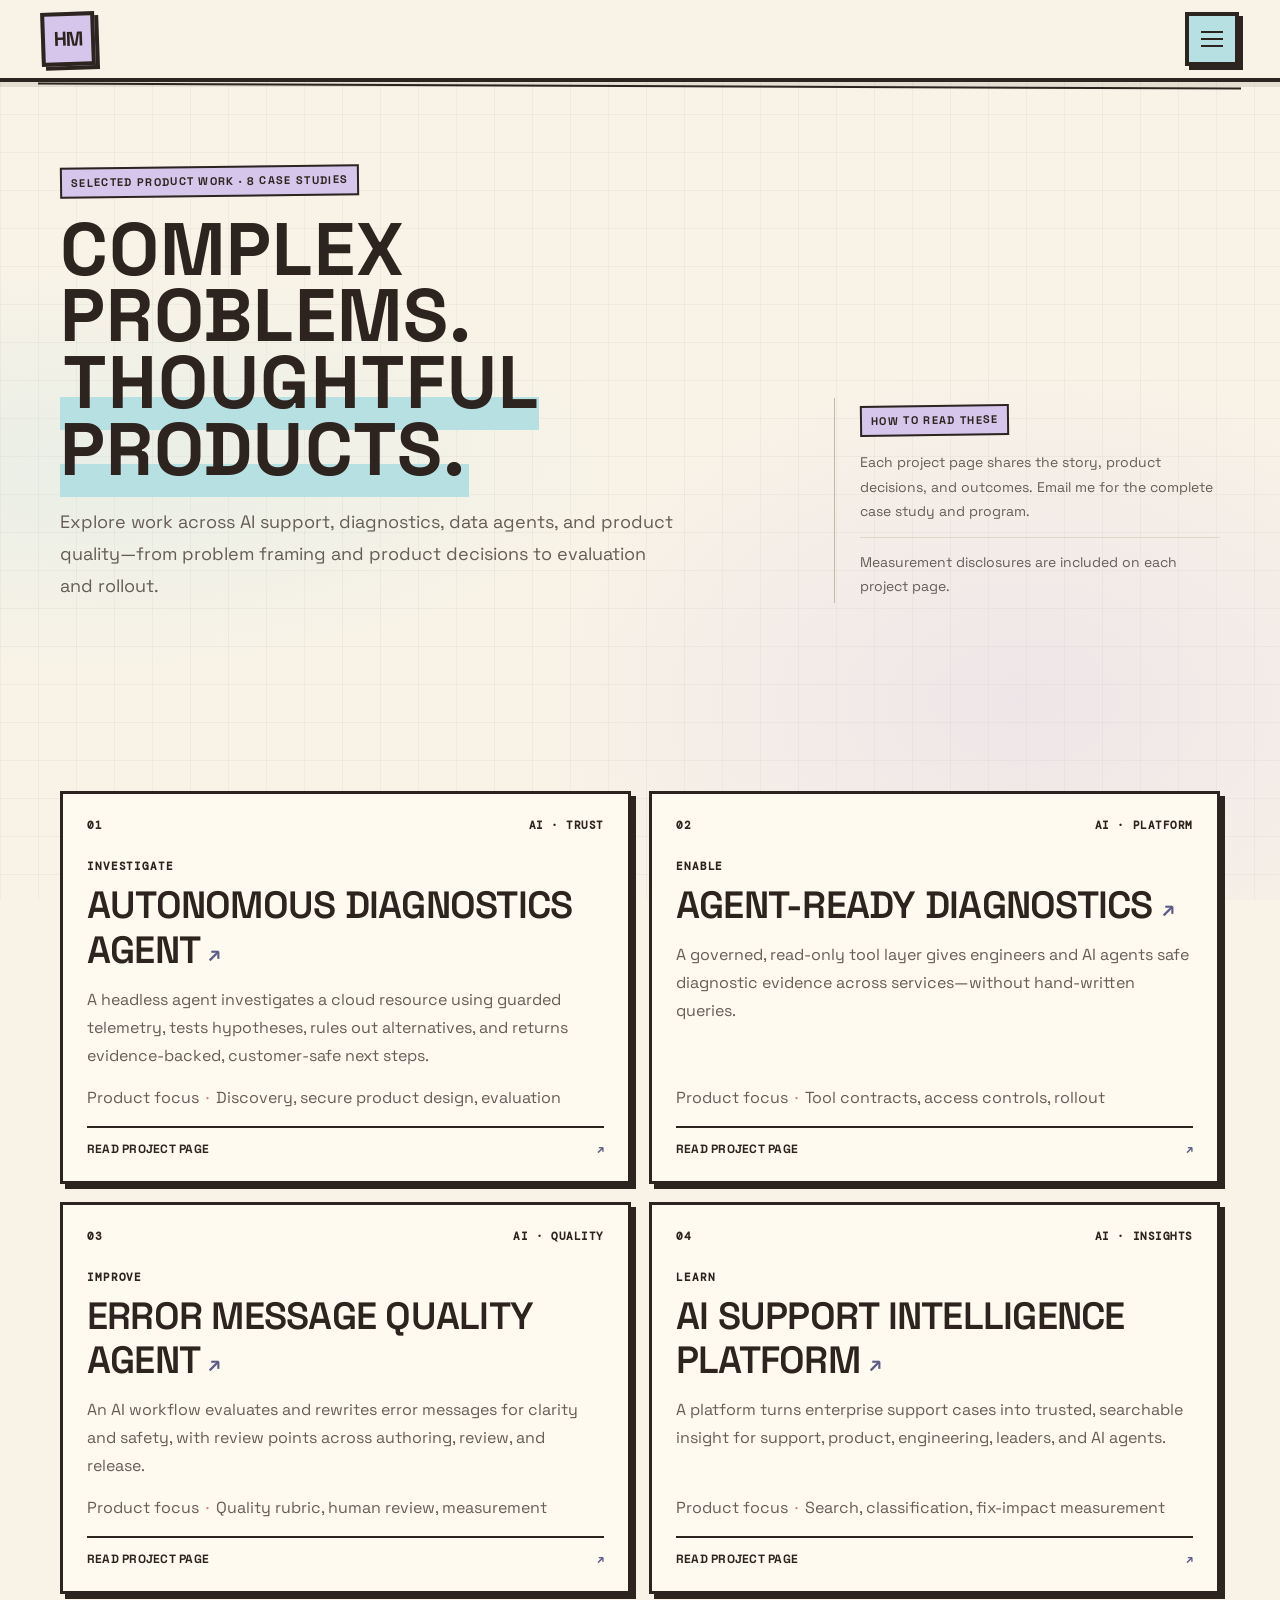
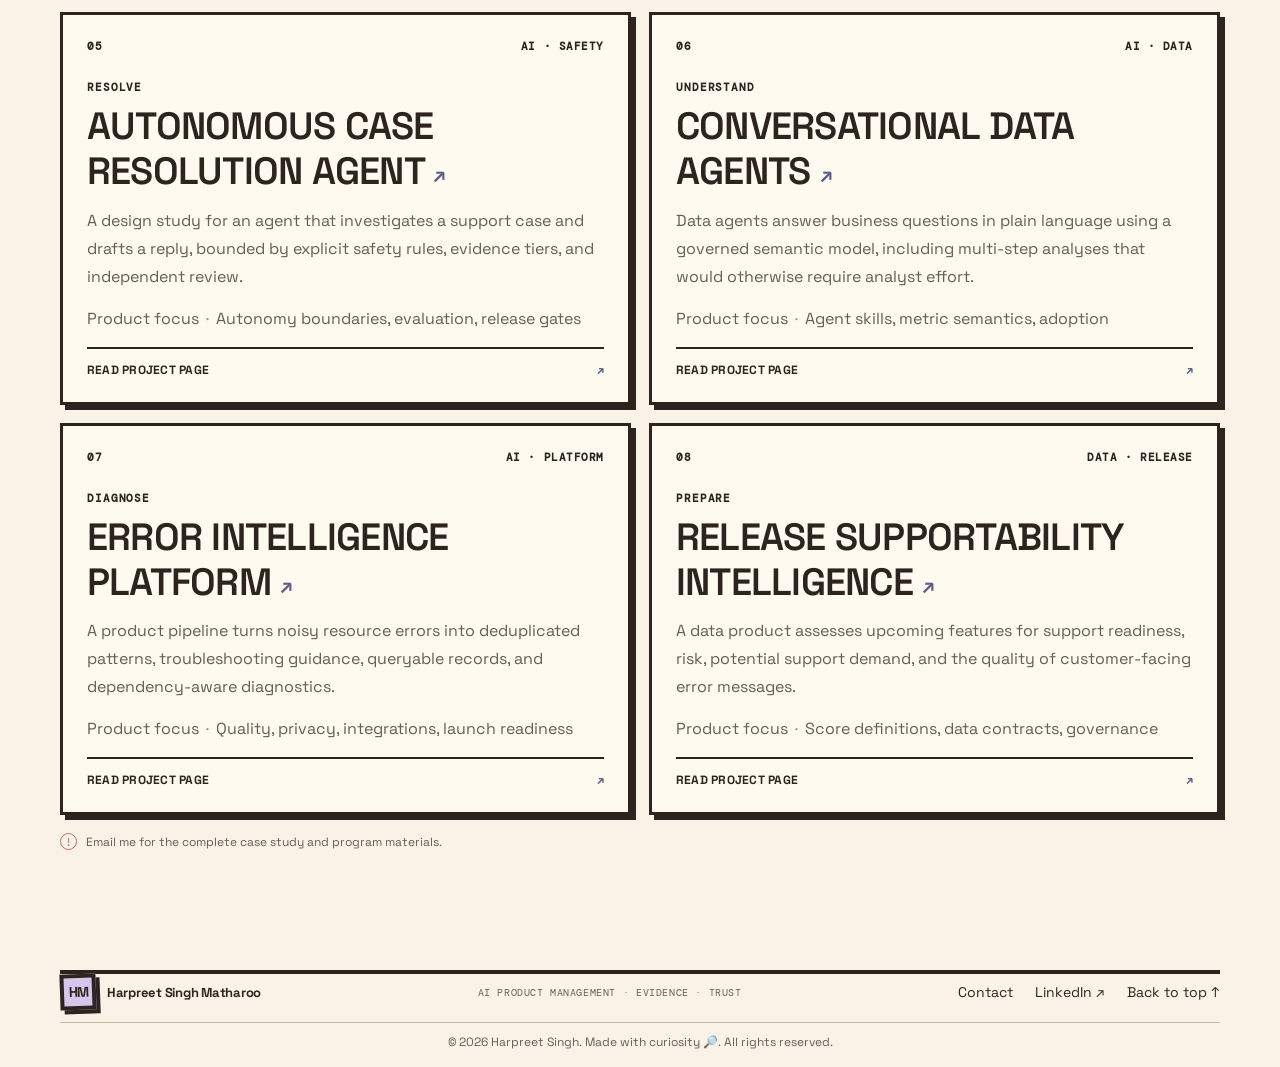
==== commit 9f16033d: "Refine case study pages and contact flow Preserve full illustration proportions across breakpoints, " ====
--- a/case-studies.html
+++ b/case-studies.html
@@ -47,7 +47,7 @@
         </div>
         <aside class="page-aside case-study-aside">
           <p class="eyebrow">HOW TO READ THESE</p>
-          <p>Each project page shares the story, product decisions, and illustrative outcomes, with a link to the complete case study.</p>
+          <p>Each project page shares the story, product decisions, and outcomes. Email me for the complete case study and program.</p>
           <p>Measurement disclosures are included on each project page.</p>
         </aside>
       </section>
@@ -126,7 +126,7 @@
             <a class="card-foot" href="case-studies/release-supportability-intelligence.html">Read project page <span aria-hidden="true">↗</span></a>
           </article>
         </div>
-        <p class="draft-note"><span aria-hidden="true">!</span> Each project page links to the complete case study and program materials; GitHub access may be required.</p>
+        <p class="draft-note"><span aria-hidden="true">!</span> Email me for the complete case study and program materials.</p>
       </section>
     </main>
 
@@ -138,6 +138,7 @@
         <a href="https://www.linkedin.com/in/harpreetsmatharoo/" target="_blank" rel="noopener noreferrer">LinkedIn ↗</a>
         <a href="#main">Back to top ↑</a>
       </div>
+      <small class="footer-copyright">© 2026 Harpreet Singh. Made with curiosity 🔎. All rights reserved.</small>
     </footer>
   </body>
 </html>
--- a/styles.css
+++ b/styles.css
@@ -1215,8 +1215,10 @@
 .site-footer {
   min-height: 76px;
   display: flex;
+  flex-wrap: wrap;
   align-items: center;
   justify-content: space-between;
+  row-gap: 12px;
   border-top: 1px solid var(--line);
 }
 
@@ -1240,6 +1242,17 @@
 .site-footer > span b {
   color: var(--accent-warm);
   font-weight: 400;
+}
+
+.footer-copyright {
+  flex: 0 0 100%;
+  margin: 0;
+  padding: 10px 0 16px;
+  border-top: 1px solid var(--line);
+  color: var(--muted);
+  font-size: 12px;
+  line-height: 1.5;
+  text-align: center;
 }
 
 html {
@@ -2352,9 +2365,9 @@
 .project-hero-visual img,
 .project-secondary-visual img {
   width: 100%;
+  height: auto;
   display: block;
-  aspect-ratio: 2 / 1;
-  object-fit: cover;
+  object-fit: contain;
 }
 
 .project-hero-visual figcaption,
@@ -2634,7 +2647,8 @@
 
   .project-hero-visual img,
   .project-secondary-visual img {
-    aspect-ratio: 4 / 3;
+    height: auto;
+    object-fit: contain;
   }
 
   .project-story {
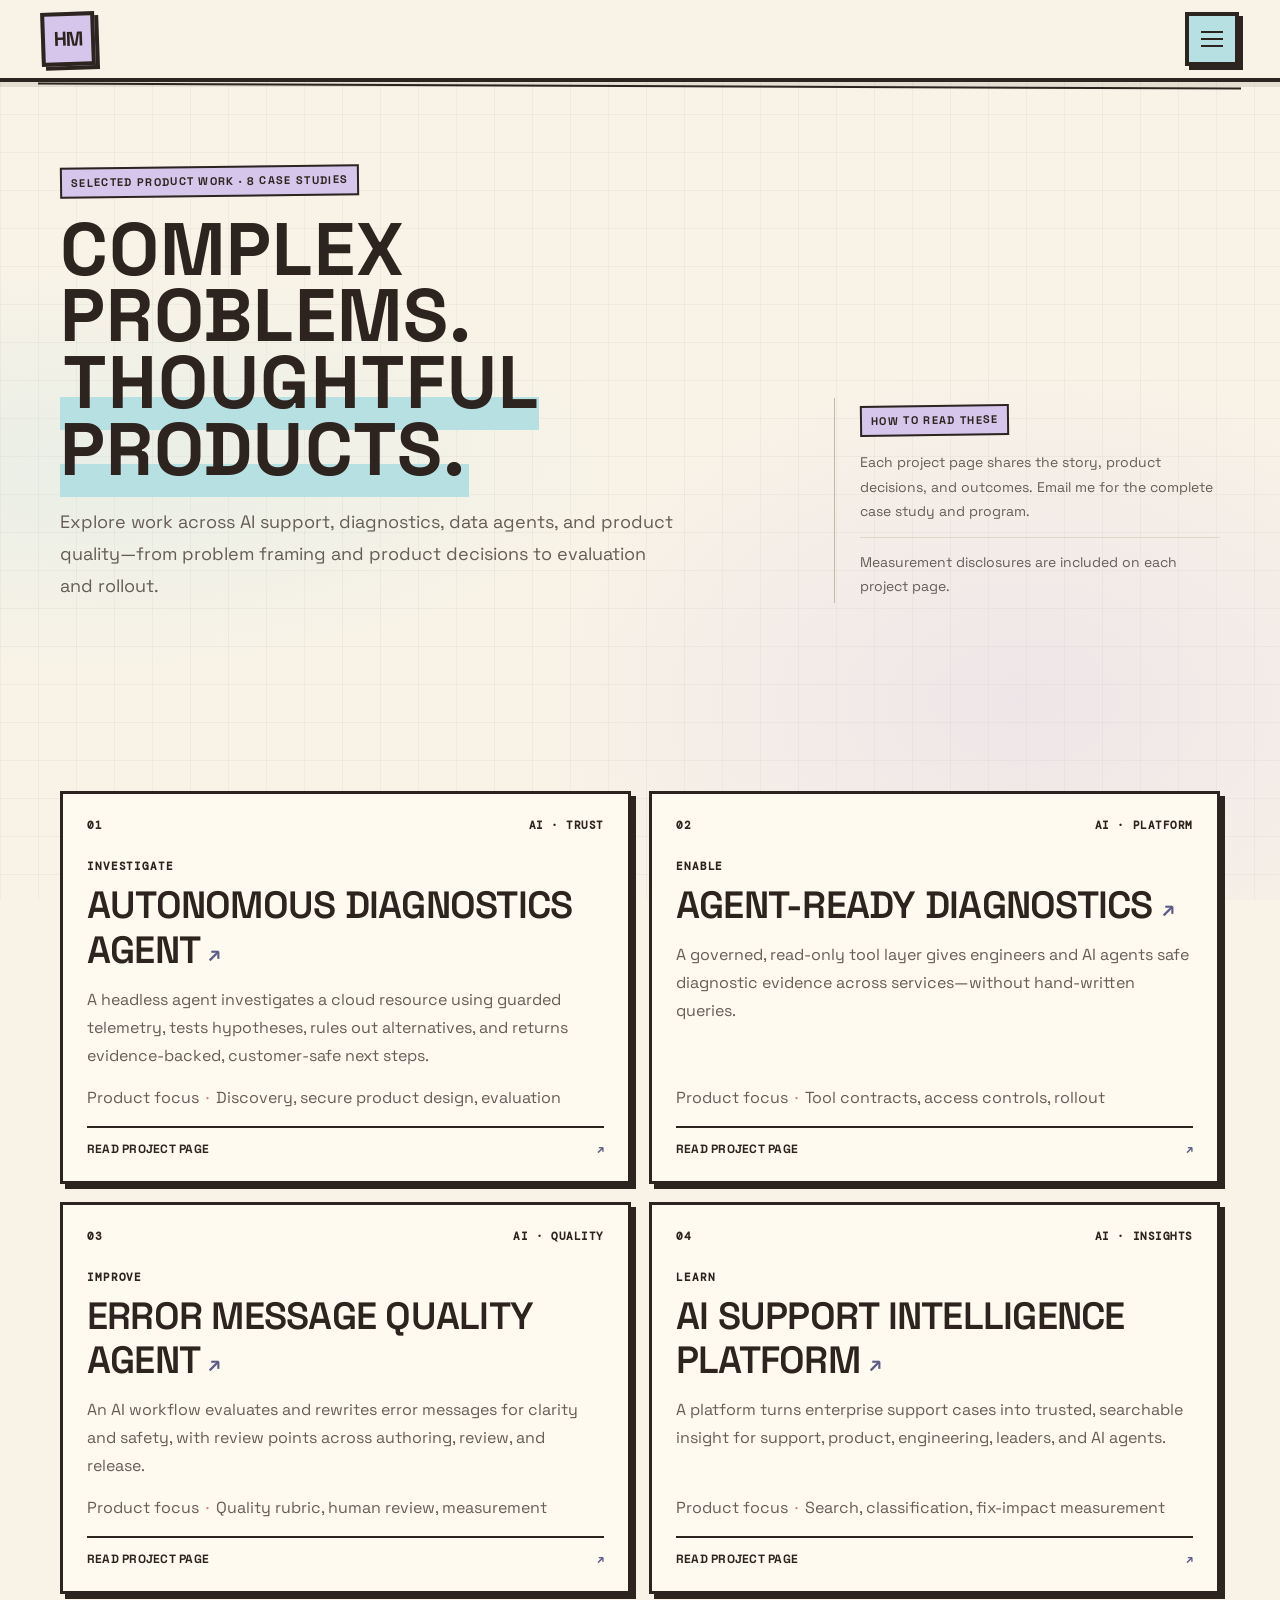
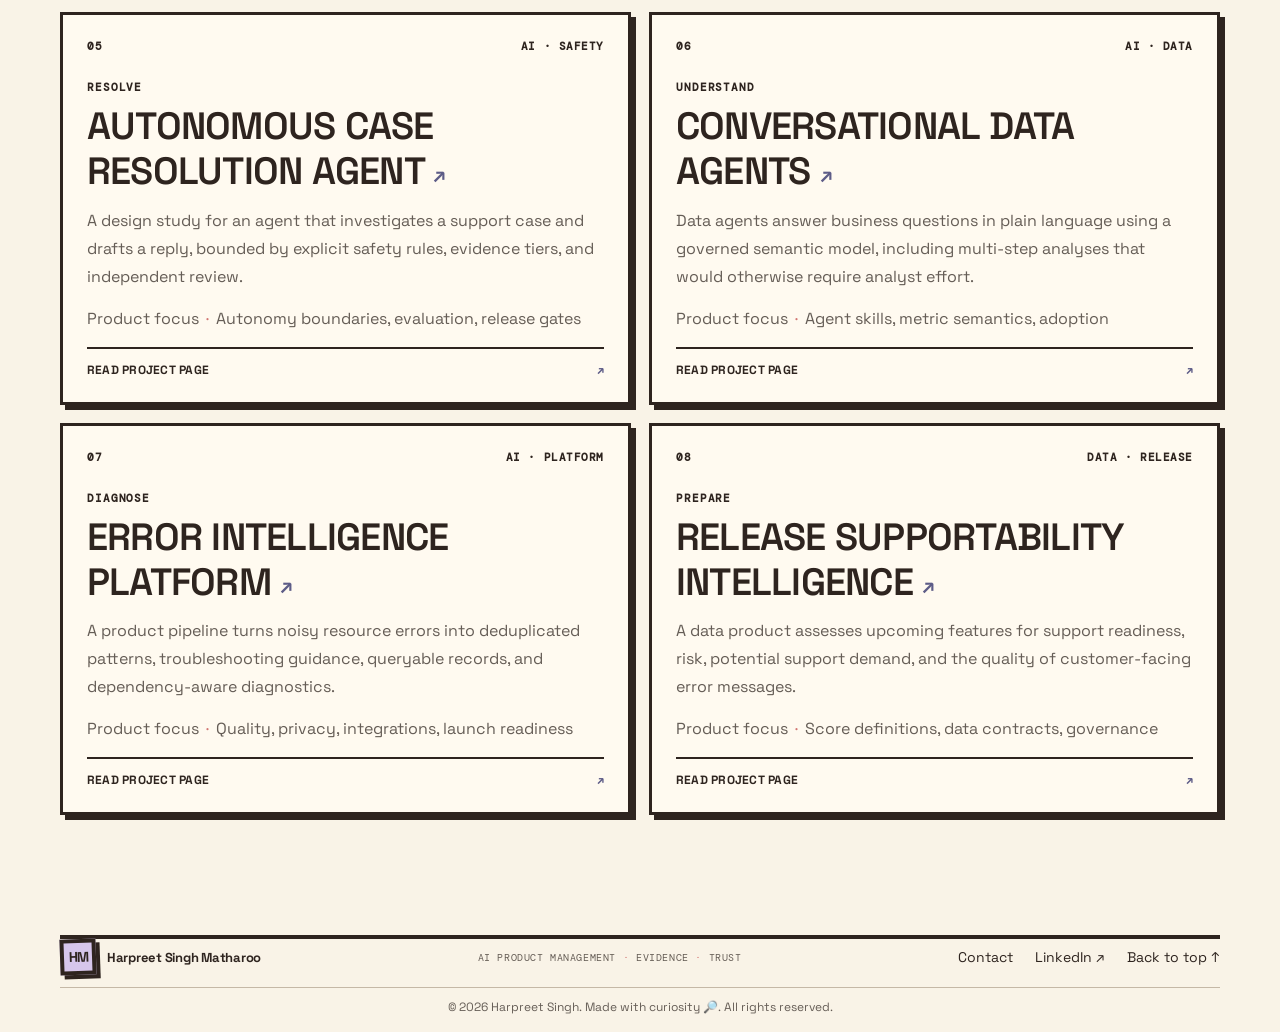
==== commit 2937de6e: "Refine case study CTAs and add WhatsApp contact Co-authored-by: Copilot <223556219+Copilot@users.nor" ====
--- a/case-studies.html
+++ b/case-studies.html
@@ -27,7 +27,7 @@
           <div class="nav-panel">
             <a href="index.html">Home</a>
             <a href="index.html#about">About</a>
-            <a href="experience.html">Experience</a>
+            <a href="experience.html">Experience and Credentials</a>
             <a href="case-studies.html" aria-current="page">Case studies</a>
             <a href="contact.html">Contact</a>
           </div>
@@ -126,7 +126,6 @@
             <a class="card-foot" href="case-studies/release-supportability-intelligence.html">Read project page <span aria-hidden="true">↗</span></a>
           </article>
         </div>
-        <p class="draft-note"><span aria-hidden="true">!</span> Email me for the complete case study and program materials.</p>
       </section>
     </main>
 
--- a/styles.css
+++ b/styles.css
@@ -690,27 +690,6 @@
   font-size: 12px;
 }
 
-.draft-note {
-  display: flex;
-  gap: 9px;
-  align-items: center;
-  margin: 18px 0 0;
-  color: var(--muted);
-  font-size: 12px;
-}
-
-.draft-note span {
-  width: 17px;
-  height: 17px;
-  display: grid;
-  place-items: center;
-  border: 1px solid var(--coral-strong);
-  border-radius: 50%;
-  color: var(--accent-warm);
-  font-family: var(--mono);
-  font-size: 12px;
-}
-
 .all-work-link {
   margin-top: 28px;
 }
@@ -1053,11 +1032,24 @@
   background: var(--surface);
 }
 
+.about-section .section-heading {
+  grid-template-columns: 1fr;
+}
+
 .about-grid {
   display: grid;
   grid-template-columns: minmax(0, 0.82fr) minmax(0, 1.18fr);
   align-items: start;
   gap: 50px;
+}
+
+.about-profile {
+  min-width: 0;
+}
+
+.about-intro {
+  max-width: none;
+  margin: 24px 0 0;
 }
 
 .about-portrait-frame {
@@ -2529,44 +2521,24 @@
   margin: 48px auto 0;
 }
 
-.project-cta {
-  margin-top: 72px;
-  padding: clamp(28px, 5vw, 54px);
-  border: 4px solid var(--ink);
-  background: var(--coral);
-  box-shadow: 9px 9px 0 var(--ink);
-}
-
-.project-cta h2 {
-  max-width: 780px;
-  margin: 0 0 14px;
-  font-size: clamp(34px, 5vw, 62px);
-  line-height: 0.98;
-}
-
-.project-cta > p:not(.project-overline):not(.project-access-note) {
-  max-width: 65ch;
-  margin: 0 0 24px;
+.project-contact-note {
+  margin: 48px 0 0;
+  color: var(--muted);
+  font-size: 13px;
+  line-height: 1.6;
+  text-align: center;
+}
+
+.project-contact-note a {
   color: var(--ink);
-  font-size: 17px;
-  line-height: 1.65;
-}
-
-.project-cta .button {
-  width: fit-content;
-}
-
-.project-cta .project-access-note {
-  margin: 18px 0 0;
-  color: var(--muted);
-  font-size: 12px;
+  font-weight: 700;
+  text-underline-offset: 0.18em;
 }
 
 .project-header,
 .project-panel,
 .project-measurement,
 .project-metrics li,
-.project-cta,
 .project-hero-visual,
 .project-secondary-visual {
   transition: transform 180ms ease, box-shadow 180ms ease;
@@ -2598,11 +2570,6 @@
     box-shadow: 4px 4px 0 var(--ink);
   }
 
-  .project-cta:hover {
-    transform: translateY(-2px) rotate(0.15deg);
-    box-shadow: 11px 11px 0 var(--ink);
-  }
-
   .project-hero-visual:hover,
   .project-secondary-visual:hover {
     transform: translateY(-2px) rotate(0.1deg);
@@ -2687,13 +2654,6 @@
     grid-template-columns: 1fr;
   }
 
-  .project-cta {
-    margin-top: 54px;
-  }
-
-  .project-cta .button {
-    width: 100%;
-  }
 }
 
 @media (prefers-reduced-motion: reduce) {
@@ -2702,7 +2662,6 @@
   .project-panel:hover,
   .project-measurement:hover,
   .project-metrics li:hover,
-  .project-cta:hover,
   .project-hero-visual:hover,
   .project-secondary-visual:hover {
     transform: none;
